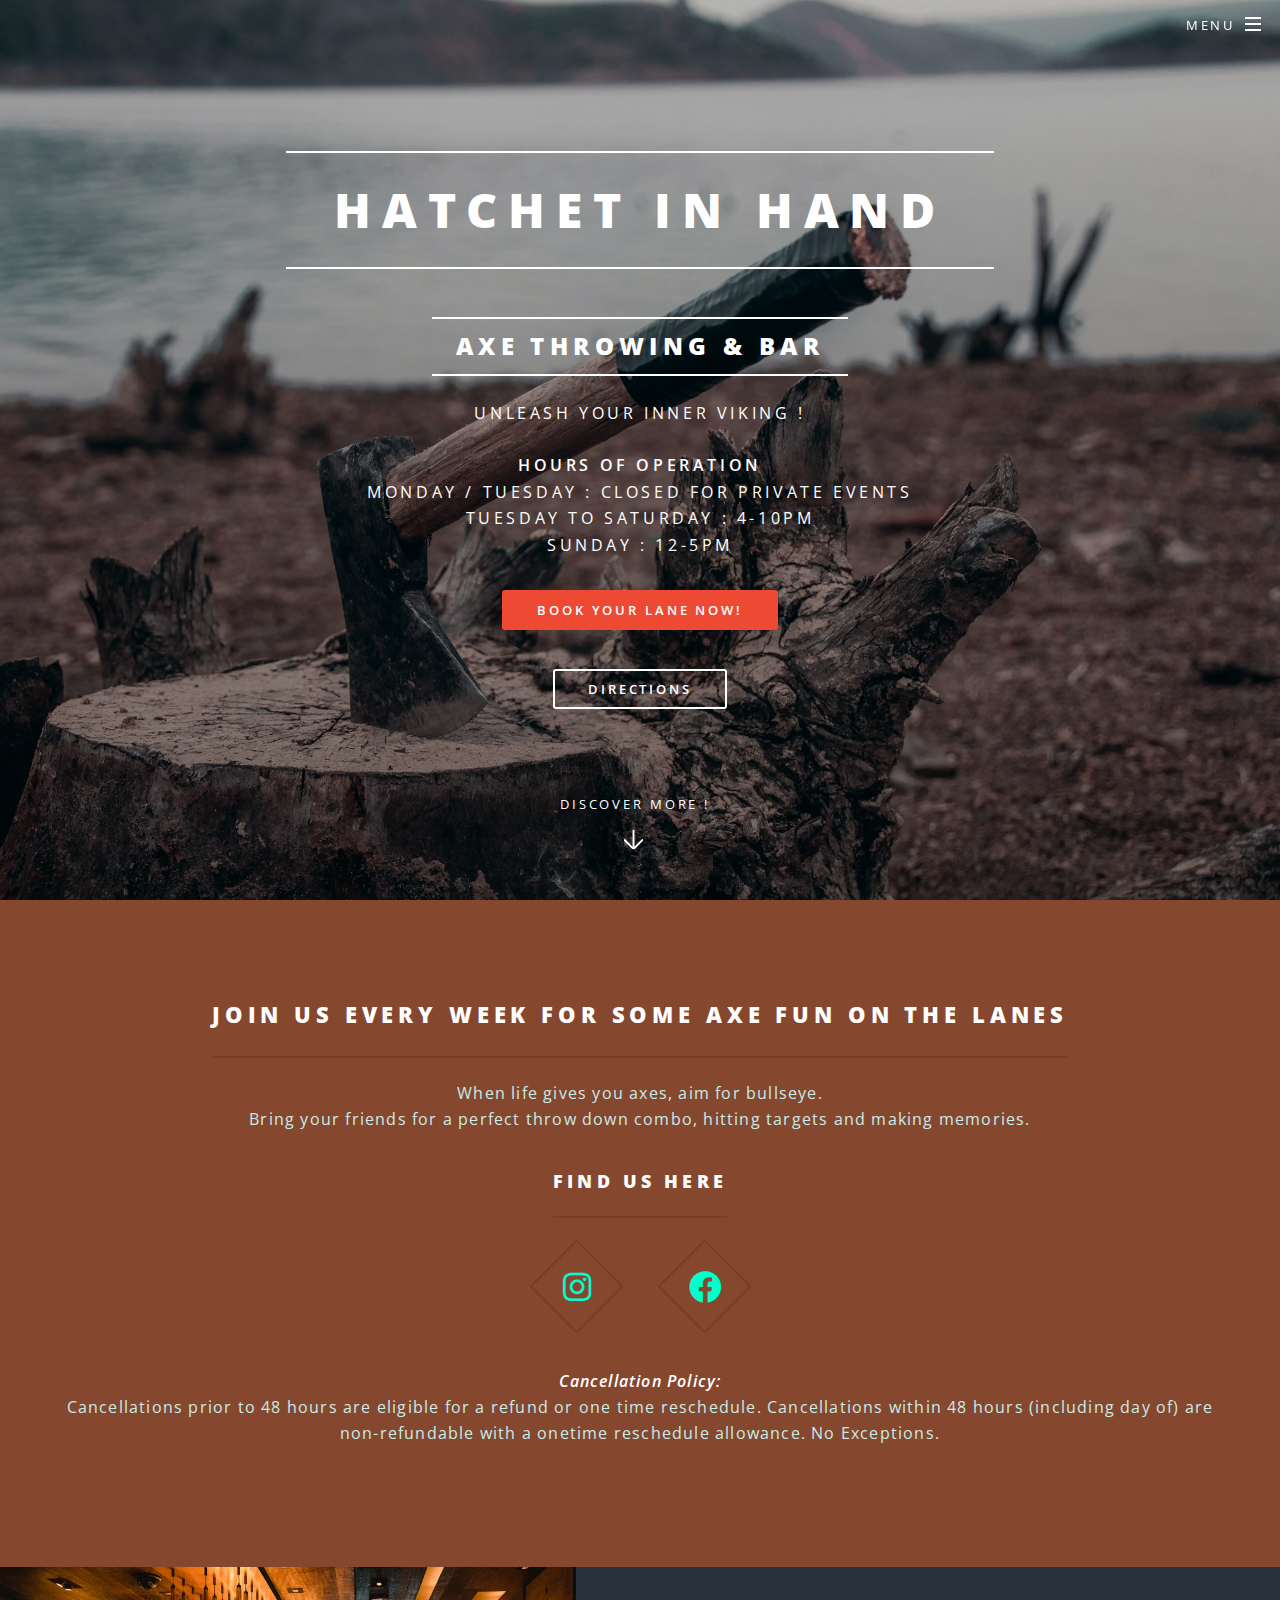
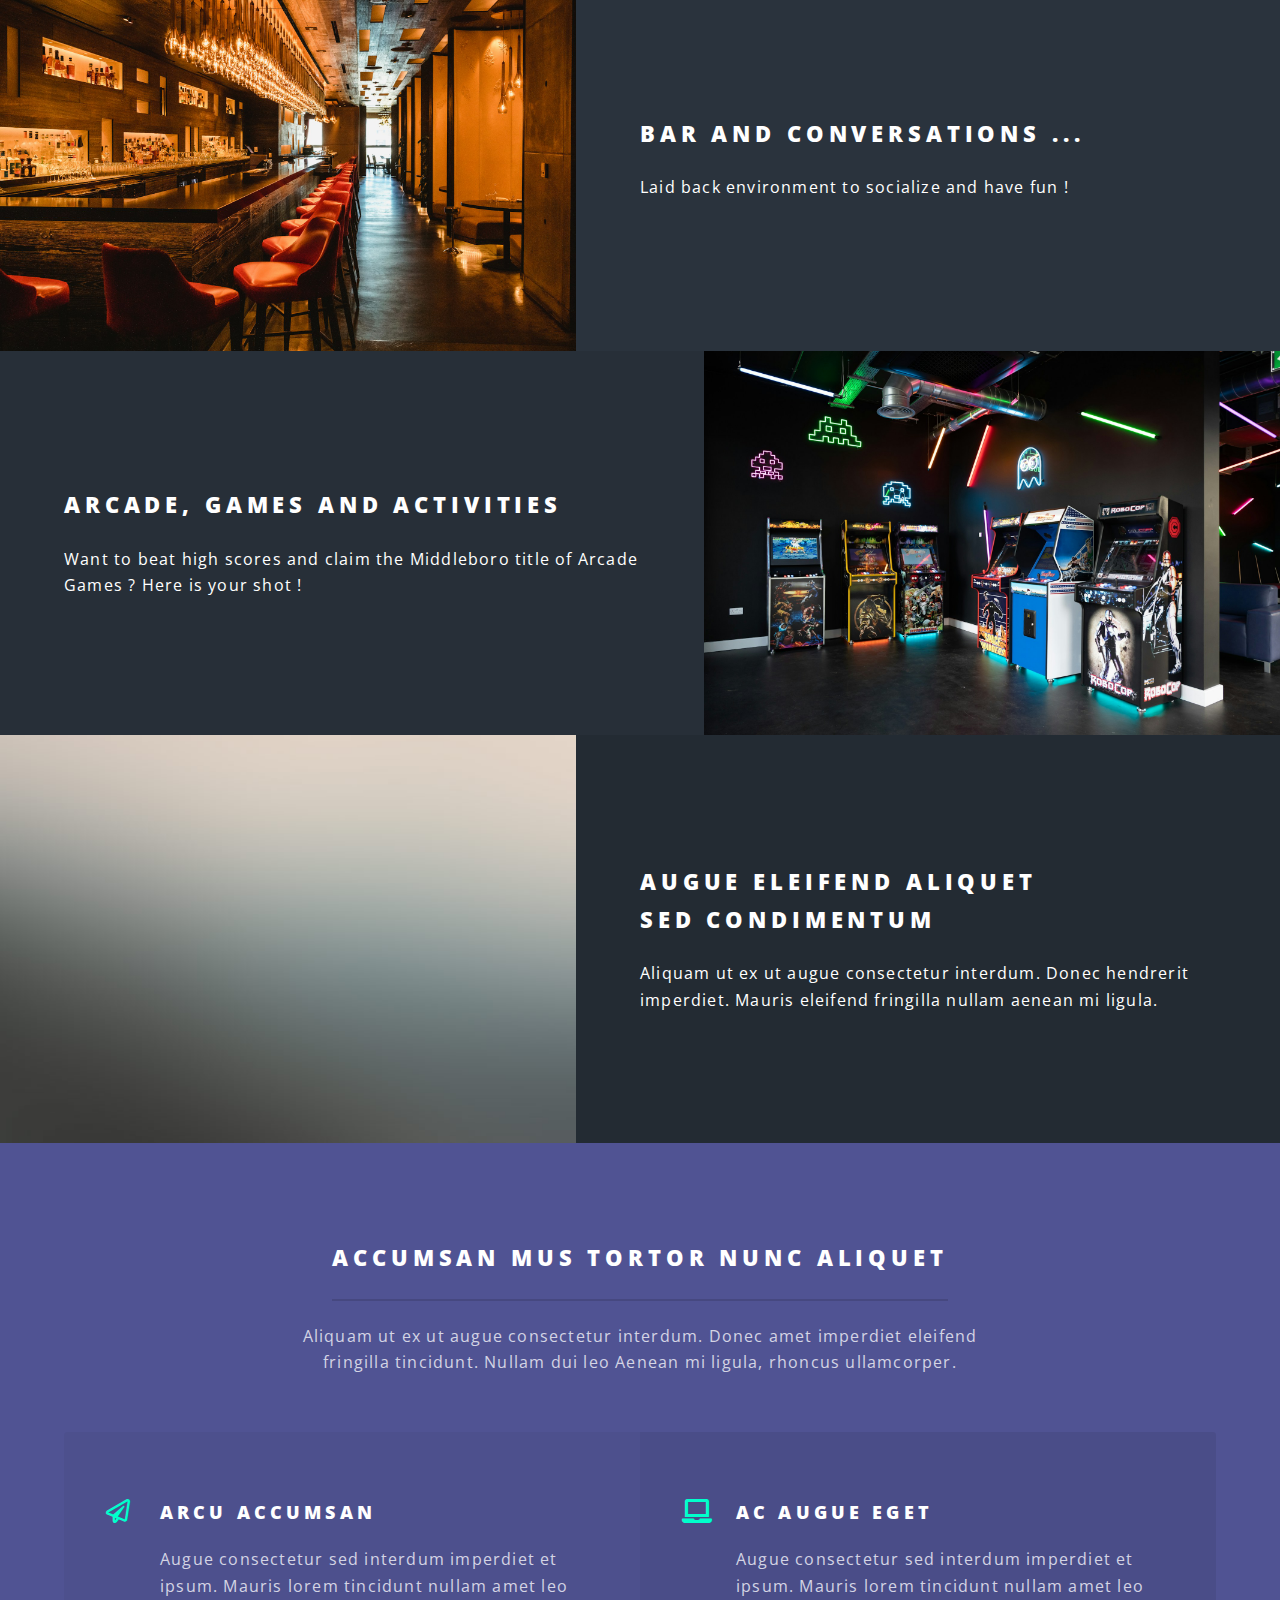
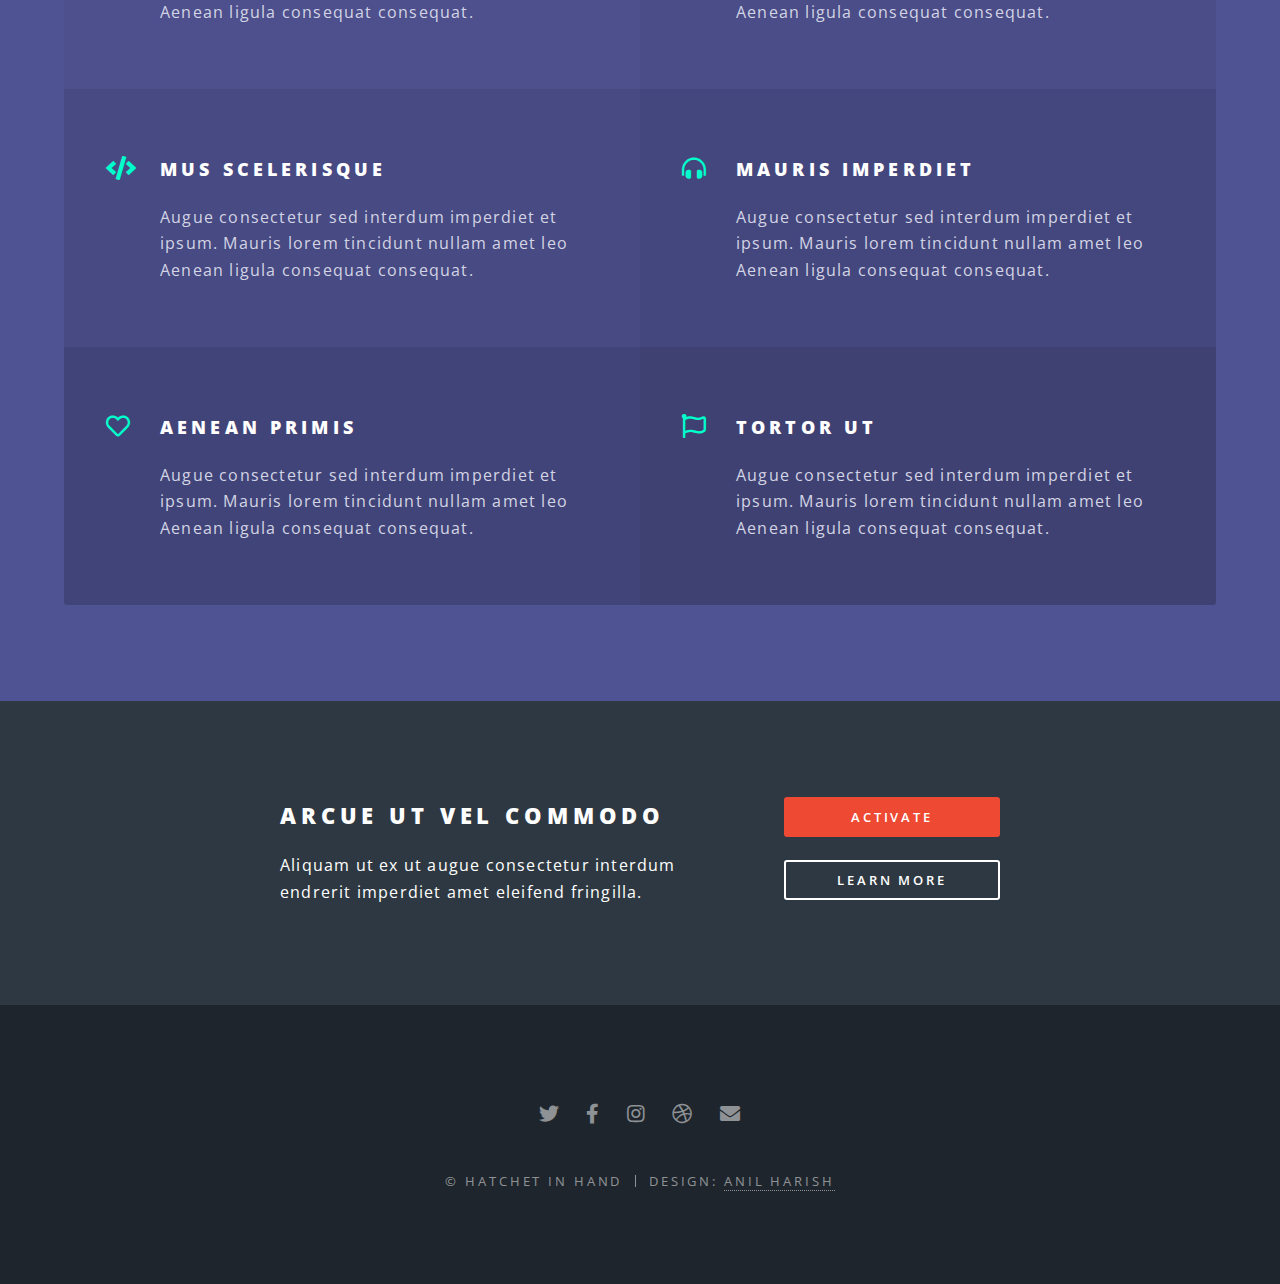
==== index.html @ 3166f9ec "First two sections" ====
<!DOCTYPE HTML>
<html>
	<head>
		<title>Hatchet in Hand</title>
		<meta charset="utf-8" />
		<meta name="viewport" content="width=device-width, initial-scale=1, user-scalable=no" />
		<link rel="stylesheet" href="assets/css/main.css" />
		<noscript><link rel="stylesheet" href="assets/css/noscript.css" /></noscript>
	</head>
	<body class="landing is-preload">

		<!-- Page Wrapper -->
			<div id="page-wrapper">

				<!-- Header -->
					<header id="header" class="alt">
						<h1><a href="index.html">HATCHET IN HAND</a></h1>
						<nav id="nav">
							<ul>
								<li class="special">
									<a href="#menu" class="menuToggle"><span>Menu</span></a>
									<div id="menu">
										<ul>
											<li><a href="#">Home</a></li>
											<li><a href="#">Generic</a></li>
											<li><a href="#">About</a></li>
											<li><a href="#">Book Your Lane</a></li>
											<li><a href="#">Employee Portal</a></li>
										</ul>
									</div>
								</li>
							</ul>
						</nav>
					</header>

				<!-- Banner -->
					<section id="banner">
						<div class="inner">
							<h2>HATCHET IN HAND</h2> <br />
							<h3>AXE THROWING & BAR</h3> <br />
							<p>Unleash your inner Viking !<br /><br />
							<b>Hours of Operation</b> <br />
							Monday / Tuesday : CLOSED FOR PRIVATE EVENTS <br />
							Tuesday to Saturday : 4-10PM <br />
							Sunday : 12-5PM <br />
							</p>
							<ul class="actions special">
								<li><a href="https://hatchetinhand.checkfront.com/reserve/" class="button primary">BOOK YOUR LANE NOW!</a></li>
							</ul>
							<ul class="actions special">
								<li><a href="https://maps.app.goo.gl/BxWvRg6Fr3tUg1Nv7" class="button"> Directions</a></li>
							</ul>
						</div>
						<a href="#one" class="more scrolly">Discover More !</a>
					</section>

				<!-- One -->
					<section id="one" class="wrapper style1 special">
						<div class="inner">
							<header class="major">
								<h2>
									Join us every week for some axe fun on the lanes
								</h2>
								<p>
									When life gives you axes, aim for bullseye. <br />
									Bring your friends for a perfect throw down combo, hitting targets and making memories.
								</p>
								<h3>
									Find Us here
								</h3>
								<ul class="icons major">
									<li><a href="https://www.instagram.com/hatchetinhandaxethrowing/" class="icon brands fa-instagram major style1"><span class="label">Lorem</span></a></li>
									<li><a href="https://www.facebook.com/people/Hatchetinhandaxethrowing/" class="icon brands fa-facebook major style1"><span class="label">Lorem</span></a></li>
								</ul>
								<p>
									<b><i>Cancellation Policy:</i> </b> <br />

									Cancellations prior to 48 hours are eligible for a refund or one time reschedule. Cancellations within 48 hours (including day of) are non-refundable with a onetime reschedule allowance. No Exceptions.
								</p>
							</header>
						</div>
					</section>

				<!-- Two -->
					<section id="two" class="wrapper alt style2">
						<section class="spotlight">
							<div class="image"><img src="images/bar.jpg" alt="" /></div><div class="content">
								<h2>
									Bar and Conversations ...
								</h2>
								<p>Laid back environment to socialize and have fun !</p>
							</div>
						</section>
						<section class="spotlight">
							<div class="image"><img src="images/arcade.jpg" alt="" /></div><div class="content">
								<h2>
									Arcade, Games and Activities
								</h2>
								<p>
									Want to beat high scores and claim the Middleboro title of Arcade Games ? Here is your shot !
								</p>
							</div>
						</section>
						<section class="spotlight">
							<div class="image"><img src="images/pic03.jpg" alt="" /></div><div class="content">
								<h2>Augue eleifend aliquet<br />
								sed condimentum</h2>
								<p>Aliquam ut ex ut augue consectetur interdum. Donec hendrerit imperdiet. Mauris eleifend fringilla nullam aenean mi ligula.</p>
							</div>
						</section>
					</section>

				<!-- Three -->
					<section id="three" class="wrapper style3 special">
						<div class="inner">
							<header class="major">
								<h2>Accumsan mus tortor nunc aliquet</h2>
								<p>Aliquam ut ex ut augue consectetur interdum. Donec amet imperdiet eleifend<br />
								fringilla tincidunt. Nullam dui leo Aenean mi ligula, rhoncus ullamcorper.</p>
							</header>
							<ul class="features">
								<li class="icon fa-paper-plane">
									<h3>Arcu accumsan</h3>
									<p>Augue consectetur sed interdum imperdiet et ipsum. Mauris lorem tincidunt nullam amet leo Aenean ligula consequat consequat.</p>
								</li>
								<li class="icon solid fa-laptop">
									<h3>Ac Augue Eget</h3>
									<p>Augue consectetur sed interdum imperdiet et ipsum. Mauris lorem tincidunt nullam amet leo Aenean ligula consequat consequat.</p>
								</li>
								<li class="icon solid fa-code">
									<h3>Mus Scelerisque</h3>
									<p>Augue consectetur sed interdum imperdiet et ipsum. Mauris lorem tincidunt nullam amet leo Aenean ligula consequat consequat.</p>
								</li>
								<li class="icon solid fa-headphones-alt">
									<h3>Mauris Imperdiet</h3>
									<p>Augue consectetur sed interdum imperdiet et ipsum. Mauris lorem tincidunt nullam amet leo Aenean ligula consequat consequat.</p>
								</li>
								<li class="icon fa-heart">
									<h3>Aenean Primis</h3>
									<p>Augue consectetur sed interdum imperdiet et ipsum. Mauris lorem tincidunt nullam amet leo Aenean ligula consequat consequat.</p>
								</li>
								<li class="icon fa-flag">
									<h3>Tortor Ut</h3>
									<p>Augue consectetur sed interdum imperdiet et ipsum. Mauris lorem tincidunt nullam amet leo Aenean ligula consequat consequat.</p>
								</li>
							</ul>
						</div>
					</section>

				<!-- CTA -->
					<section id="cta" class="wrapper style4">
						<div class="inner">
							<header>
								<h2>Arcue ut vel commodo</h2>
								<p>Aliquam ut ex ut augue consectetur interdum endrerit imperdiet amet eleifend fringilla.</p>
							</header>
							<ul class="actions stacked">
								<li><a href="#" class="button fit primary">Activate</a></li>
								<li><a href="#" class="button fit">Learn More</a></li>
							</ul>
						</div>
					</section>

				<!-- Footer -->
					<footer id="footer">
						<ul class="icons">
							<li><a href="#" class="icon brands fa-twitter"><span class="label">Twitter</span></a></li>
							<li><a href="https://www.facebook.com/people/Hatchetinhandaxethrowing/" class="icon brands fa-facebook-f"><span class="label">Facebook</span></a></li>
							<li><a href="https://www.instagram.com/hatchetinhandaxethrowing/" class="icon brands fa-instagram"><span class="label">Instagram</span></a></li>
							<li><a href="#" class="icon brands fa-dribbble"><span class="label">Dribbble</span></a></li>
							<li><a href="mailto:hatchetinhand@outlook.com&subject=Help Me Book a Lane &body=Hi Hatchet in Hand,"class="icon solid fa-envelope"><span class="label">Email</span></a></li>
						</ul>
						<ul class="copyright">
							<li>&copy; Hatchet in Hand</li><li>Design: <a href="http://anilharish.com">ANIL HARISH</a></li>
						</ul>
					</footer>

			</div>

		<!-- Scripts -->
			<script src="assets/js/jquery.min.js"></script>
			<script src="assets/js/jquery.scrollex.min.js"></script>
			<script src="assets/js/jquery.scrolly.min.js"></script>
			<script src="assets/js/browser.min.js"></script>
			<script src="assets/js/breakpoints.min.js"></script>
			<script src="assets/js/util.js"></script>
			<script src="assets/js/main.js"></script>

	</body>
</html>
---- assets/css/main.css ----
@import url(fontawesome-all.min.css);
@import url("https://fonts.googleapis.com/css?family=Open+Sans:400,400italic,600,600italic,800,800italic");

/*
	Spectral by HTML5 UP
	html5up.net | @ajlkn
	Free for personal and commercial use under the CCA 3.0 license (html5up.net/license)
*/

html, body, div, span, applet, object,
iframe, h1, h2, h3, h4, h5, h6, p, blockquote,
pre, a, abbr, acronym, address, big, cite,
code, del, dfn, em, img, ins, kbd, q, s, samp,
small, strike, strong, sub, sup, tt, var, b,
u, i, center, dl, dt, dd, ol, ul, li, fieldset,
form, label, legend, table, caption, tbody,
tfoot, thead, tr, th, td, article, aside,
canvas, details, embed, figure, figcaption,
footer, header, hgroup, menu, nav, output, ruby,
section, summary, time, mark, audio, video {
	margin: 0;
	padding: 0;
	border: 0;
	font-size: 100%;
	font: inherit;
	vertical-align: baseline;}

article, aside, details, figcaption, figure,
footer, header, hgroup, menu, nav, section {
	display: block;}

body {
	line-height: 1;
}

ol, ul {
	list-style: none;
}

blockquote, q {
	quotes: none;
}

	blockquote:before, blockquote:after, q:before, q:after {
		content: '';
		content: none;
	}

table {
	border-collapse: collapse;
	border-spacing: 0;
}

body {
	-webkit-text-size-adjust: none;
}

mark {
	background-color: transparent;
	color: inherit;
}

input::-moz-focus-inner {
	border: 0;
	padding: 0;
}

input, select, textarea {
	-moz-appearance: none;
	-webkit-appearance: none;
	-ms-appearance: none;
	appearance: none;
}

/* Basic */

	@-ms-viewport {
		width: device-width;
	}

	html {
		box-sizing: border-box;
	}

	*, *:before, *:after {
		box-sizing: inherit;
	}

	body {
		background: #2e3842;
	}

		body.is-preload *, body.is-preload *:before, body.is-preload *:after {
			-moz-animation: none !important;
			-webkit-animation: none !important;
			-ms-animation: none !important;
			animation: none !important;
			-moz-transition: none !important;
			-webkit-transition: none !important;
			-ms-transition: none !important;
			transition: none !important;
		}

	body, input, select, textarea {
		color: #fff;
		font-family: "Open Sans", Helvetica, sans-serif;
		font-size: 15pt;
		font-weight: 400;
		letter-spacing: 0.075em;
		line-height: 1.65em;
	}

		@media screen and (max-width: 1680px) {

			body, input, select, textarea {
				font-size: 13pt;
			}

		}

		@media screen and (max-width: 1280px) {

			body, input, select, textarea {
				font-size: 12pt;
			}

		}

		@media screen and (max-width: 736px) {

			body, input, select, textarea {
				font-size: 11pt;
				letter-spacing: 0.0375em;
			}

		}

	a {
		-moz-transition: color 0.2s ease, border-bottom-color 0.2s ease;
		-webkit-transition: color 0.2s ease, border-bottom-color 0.2s ease;
		-ms-transition: color 0.2s ease, border-bottom-color 0.2s ease;
		transition: color 0.2s ease, border-bottom-color 0.2s ease;
		border-bottom: dotted 1px;
		color: inherit;
		text-decoration: none;
	}

		a:hover {
			border-bottom-color: transparent;
		}

	strong, b {
		color: #fff;
		font-weight: 600;
	}

	em, i {
		font-style: italic;
	}

	p {
		margin: 0 0 2em 0;
	}

	h1, h2, h3, h4, h5, h6 {
		color: #fff;
		font-weight: 800;
		letter-spacing: 0.225em;
		line-height: 1em;
		margin: 0 0 1em 0;
		text-transform: uppercase;
	}

		h1 a, h2 a, h3 a, h4 a, h5 a, h6 a {
			color: inherit;
			text-decoration: none;
		}

	h2 {
		font-size: 1.35em;
		line-height: 1.75em;
	}

		@media screen and (max-width: 736px) {

			h2 {
				font-size: 1.1em;
				line-height: 1.65em;
			}

		}

	h3 {
		font-size: 1.15em;
		line-height: 1.75em;
	}

		@media screen and (max-width: 736px) {

			h3 {
				font-size: 1em;
				line-height: 1.65em;
			}

		}

	h4 {
		font-size: 1em;
		line-height: 1.5em;
	}

	h5 {
		font-size: 0.8em;
		line-height: 1.5em;
	}

	h6 {
		font-size: 0.7em;
		line-height: 1.5em;
	}

	sub {
		font-size: 0.8em;
		position: relative;
		top: 0.5em;
	}

	sup {
		font-size: 0.8em;
		position: relative;
		top: -0.5em;
	}

	hr {
		border: 0;
		border-bottom: solid 2px #fff;
		margin: 3em 0;
	}

		hr.major {
			margin: 4.5em 0;
		}

	blockquote {
		border-left: solid 4px #fff;
		font-style: italic;
		margin: 0 0 2em 0;
		padding: 0.5em 0 0.5em 2em;
	}

	code {
		background: rgba(144, 144, 144, 0.25);
		border-radius: 3px;
		font-family: "Courier New", monospace;
		font-size: 0.9em;
		letter-spacing: 0;
		margin: 0 0.25em;
		padding: 0.25em 0.65em;
	}

	pre {
		-webkit-overflow-scrolling: touch;
		font-family: "Courier New", monospace;
		font-size: 0.9em;
		margin: 0 0 2em 0;
	}

		pre code {
			display: block;
			line-height: 1.75em;
			padding: 1em 1.5em;
			overflow-x: auto;
		}

	.align-left {
		text-align: left;
	}

	.align-center {
		text-align: center;
	}

	.align-right {
		text-align: right;
	}

/* Row */

	.row {
		display: flex;
		flex-wrap: wrap;
		box-sizing: border-box;
		align-items: stretch;
	}

		.row > * {
			box-sizing: border-box;
		}

		.row.gtr-uniform > * > :last-child {
			margin-bottom: 0;
		}

		.row.aln-left {
			justify-content: flex-start;
		}

		.row.aln-center {
			justify-content: center;
		}

		.row.aln-right {
			justify-content: flex-end;
		}

		.row.aln-top {
			align-items: flex-start;
		}

		.row.aln-middle {
			align-items: center;
		}

		.row.aln-bottom {
			align-items: flex-end;
		}

		.row > .imp {
			order: -1;
		}

		.row > .col-1 {
			width: 8.33333%;
		}

		.row > .off-1 {
			margin-left: 8.33333%;
		}

		.row > .col-2 {
			width: 16.66667%;
		}

		.row > .off-2 {
			margin-left: 16.66667%;
		}

		.row > .col-3 {
			width: 25%;
		}

		.row > .off-3 {
			margin-left: 25%;
		}

		.row > .col-4 {
			width: 33.33333%;
		}

		.row > .off-4 {
			margin-left: 33.33333%;
		}

		.row > .col-5 {
			width: 41.66667%;
		}

		.row > .off-5 {
			margin-left: 41.66667%;
		}

		.row > .col-6 {
			width: 50%;
		}

		.row > .off-6 {
			margin-left: 50%;
		}

		.row > .col-7 {
			width: 58.33333%;
		}

		.row > .off-7 {
			margin-left: 58.33333%;
		}

		.row > .col-8 {
			width: 66.66667%;
		}

		.row > .off-8 {
			margin-left: 66.66667%;
		}

		.row > .col-9 {
			width: 75%;
		}

		.row > .off-9 {
			margin-left: 75%;
		}

		.row > .col-10 {
			width: 83.33333%;
		}

		.row > .off-10 {
			margin-left: 83.33333%;
		}

		.row > .col-11 {
			width: 91.66667%;
		}

		.row > .off-11 {
			margin-left: 91.66667%;
		}

		.row > .col-12 {
			width: 100%;
		}

		.row > .off-12 {
			margin-left: 100%;
		}

		.row.gtr-0 {
			margin-top: 0;
			margin-left: 0em;
		}

			.row.gtr-0 > * {
				padding: 0 0 0 0em;
			}

			.row.gtr-0.gtr-uniform {
				margin-top: 0em;
			}

				.row.gtr-0.gtr-uniform > * {
					padding-top: 0em;
				}

		.row.gtr-25 {
			margin-top: 0;
			margin-left: -0.375em;
		}

			.row.gtr-25 > * {
				padding: 0 0 0 0.375em;
			}

			.row.gtr-25.gtr-uniform {
				margin-top: -0.375em;
			}

				.row.gtr-25.gtr-uniform > * {
					padding-top: 0.375em;
				}

		.row.gtr-50 {
			margin-top: 0;
			margin-left: -0.75em;
		}

			.row.gtr-50 > * {
				padding: 0 0 0 0.75em;
			}

			.row.gtr-50.gtr-uniform {
				margin-top: -0.75em;
			}

				.row.gtr-50.gtr-uniform > * {
					padding-top: 0.75em;
				}

		.row {
			margin-top: 0;
			margin-left: -1.5em;
		}

			.row > * {
				padding: 0 0 0 1.5em;
			}

			.row.gtr-uniform {
				margin-top: -1.5em;
			}

				.row.gtr-uniform > * {
					padding-top: 1.5em;
				}

		.row.gtr-150 {
			margin-top: 0;
			margin-left: -2.25em;
		}

			.row.gtr-150 > * {
				padding: 0 0 0 2.25em;
			}

			.row.gtr-150.gtr-uniform {
				margin-top: -2.25em;
			}

				.row.gtr-150.gtr-uniform > * {
					padding-top: 2.25em;
				}

		.row.gtr-200 {
			margin-top: 0;
			margin-left: -3em;
		}

			.row.gtr-200 > * {
				padding: 0 0 0 3em;
			}

			.row.gtr-200.gtr-uniform {
				margin-top: -3em;
			}

				.row.gtr-200.gtr-uniform > * {
					padding-top: 3em;
				}

		@media screen and (max-width: 1680px) {

			.row {
				display: flex;
				flex-wrap: wrap;
				box-sizing: border-box;
				align-items: stretch;
			}

				.row > * {
					box-sizing: border-box;
				}

				.row.gtr-uniform > * > :last-child {
					margin-bottom: 0;
				}

				.row.aln-left {
					justify-content: flex-start;
				}

				.row.aln-center {
					justify-content: center;
				}

				.row.aln-right {
					justify-content: flex-end;
				}

				.row.aln-top {
					align-items: flex-start;
				}

				.row.aln-middle {
					align-items: center;
				}

				.row.aln-bottom {
					align-items: flex-end;
				}

				.row > .imp-xlarge {
					order: -1;
				}

				.row > .col-1-xlarge {
					width: 8.33333%;
				}

				.row > .off-1-xlarge {
					margin-left: 8.33333%;
				}

				.row > .col-2-xlarge {
					width: 16.66667%;
				}

				.row > .off-2-xlarge {
					margin-left: 16.66667%;
				}

				.row > .col-3-xlarge {
					width: 25%;
				}

				.row > .off-3-xlarge {
					margin-left: 25%;
				}

				.row > .col-4-xlarge {
					width: 33.33333%;
				}

				.row > .off-4-xlarge {
					margin-left: 33.33333%;
				}

				.row > .col-5-xlarge {
					width: 41.66667%;
				}

				.row > .off-5-xlarge {
					margin-left: 41.66667%;
				}

				.row > .col-6-xlarge {
					width: 50%;
				}

				.row > .off-6-xlarge {
					margin-left: 50%;
				}

				.row > .col-7-xlarge {
					width: 58.33333%;
				}

				.row > .off-7-xlarge {
					margin-left: 58.33333%;
				}

				.row > .col-8-xlarge {
					width: 66.66667%;
				}

				.row > .off-8-xlarge {
					margin-left: 66.66667%;
				}

				.row > .col-9-xlarge {
					width: 75%;
				}

				.row > .off-9-xlarge {
					margin-left: 75%;
				}

				.row > .col-10-xlarge {
					width: 83.33333%;
				}

				.row > .off-10-xlarge {
					margin-left: 83.33333%;
				}

				.row > .col-11-xlarge {
					width: 91.66667%;
				}

				.row > .off-11-xlarge {
					margin-left: 91.66667%;
				}

				.row > .col-12-xlarge {
					width: 100%;
				}

				.row > .off-12-xlarge {
					margin-left: 100%;
				}

				.row.gtr-0 {
					margin-top: 0;
					margin-left: 0em;
				}

					.row.gtr-0 > * {
						padding: 0 0 0 0em;
					}

					.row.gtr-0.gtr-uniform {
						margin-top: 0em;
					}

						.row.gtr-0.gtr-uniform > * {
							padding-top: 0em;
						}

				.row.gtr-25 {
					margin-top: 0;
					margin-left: -0.375em;
				}

					.row.gtr-25 > * {
						padding: 0 0 0 0.375em;
					}

					.row.gtr-25.gtr-uniform {
						margin-top: -0.375em;
					}

						.row.gtr-25.gtr-uniform > * {
							padding-top: 0.375em;
						}

				.row.gtr-50 {
					margin-top: 0;
					margin-left: -0.75em;
				}

					.row.gtr-50 > * {
						padding: 0 0 0 0.75em;
					}

					.row.gtr-50.gtr-uniform {
						margin-top: -0.75em;
					}

						.row.gtr-50.gtr-uniform > * {
							padding-top: 0.75em;
						}

				.row {
					margin-top: 0;
					margin-left: -1.5em;
				}

					.row > * {
						padding: 0 0 0 1.5em;
					}

					.row.gtr-uniform {
						margin-top: -1.5em;
					}

						.row.gtr-uniform > * {
							padding-top: 1.5em;
						}

				.row.gtr-150 {
					margin-top: 0;
					margin-left: -2.25em;
				}

					.row.gtr-150 > * {
						padding: 0 0 0 2.25em;
					}

					.row.gtr-150.gtr-uniform {
						margin-top: -2.25em;
					}

						.row.gtr-150.gtr-uniform > * {
							padding-top: 2.25em;
						}

				.row.gtr-200 {
					margin-top: 0;
					margin-left: -3em;
				}

					.row.gtr-200 > * {
						padding: 0 0 0 3em;
					}

					.row.gtr-200.gtr-uniform {
						margin-top: -3em;
					}

						.row.gtr-200.gtr-uniform > * {
							padding-top: 3em;
						}

		}

		@media screen and (max-width: 1280px) {

			.row {
				display: flex;
				flex-wrap: wrap;
				box-sizing: border-box;
				align-items: stretch;
			}

				.row > * {
					box-sizing: border-box;
				}

				.row.gtr-uniform > * > :last-child {
					margin-bottom: 0;
				}

				.row.aln-left {
					justify-content: flex-start;
				}

				.row.aln-center {
					justify-content: center;
				}

				.row.aln-right {
					justify-content: flex-end;
				}

				.row.aln-top {
					align-items: flex-start;
				}

				.row.aln-middle {
					align-items: center;
				}

				.row.aln-bottom {
					align-items: flex-end;
				}

				.row > .imp-large {
					order: -1;
				}

				.row > .col-1-large {
					width: 8.33333%;
				}

				.row > .off-1-large {
					margin-left: 8.33333%;
				}

				.row > .col-2-large {
					width: 16.66667%;
				}

				.row > .off-2-large {
					margin-left: 16.66667%;
				}

				.row > .col-3-large {
					width: 25%;
				}

				.row > .off-3-large {
					margin-left: 25%;
				}

				.row > .col-4-large {
					width: 33.33333%;
				}

				.row > .off-4-large {
					margin-left: 33.33333%;
				}

				.row > .col-5-large {
					width: 41.66667%;
				}

				.row > .off-5-large {
					margin-left: 41.66667%;
				}

				.row > .col-6-large {
					width: 50%;
				}

				.row > .off-6-large {
					margin-left: 50%;
				}

				.row > .col-7-large {
					width: 58.33333%;
				}

				.row > .off-7-large {
					margin-left: 58.33333%;
				}

				.row > .col-8-large {
					width: 66.66667%;
				}

				.row > .off-8-large {
					margin-left: 66.66667%;
				}

				.row > .col-9-large {
					width: 75%;
				}

				.row > .off-9-large {
					margin-left: 75%;
				}

				.row > .col-10-large {
					width: 83.33333%;
				}

				.row > .off-10-large {
					margin-left: 83.33333%;
				}

				.row > .col-11-large {
					width: 91.66667%;
				}

				.row > .off-11-large {
					margin-left: 91.66667%;
				}

				.row > .col-12-large {
					width: 100%;
				}

				.row > .off-12-large {
					margin-left: 100%;
				}

				.row.gtr-0 {
					margin-top: 0;
					margin-left: 0em;
				}

					.row.gtr-0 > * {
						padding: 0 0 0 0em;
					}

					.row.gtr-0.gtr-uniform {
						margin-top: 0em;
					}

						.row.gtr-0.gtr-uniform > * {
							padding-top: 0em;
						}

				.row.gtr-25 {
					margin-top: 0;
					margin-left: -0.375em;
				}

					.row.gtr-25 > * {
						padding: 0 0 0 0.375em;
					}

					.row.gtr-25.gtr-uniform {
						margin-top: -0.375em;
					}

						.row.gtr-25.gtr-uniform > * {
							padding-top: 0.375em;
						}

				.row.gtr-50 {
					margin-top: 0;
					margin-left: -0.75em;
				}

					.row.gtr-50 > * {
						padding: 0 0 0 0.75em;
					}

					.row.gtr-50.gtr-uniform {
						margin-top: -0.75em;
					}

						.row.gtr-50.gtr-uniform > * {
							padding-top: 0.75em;
						}

				.row {
					margin-top: 0;
					margin-left: -1.5em;
				}

					.row > * {
						padding: 0 0 0 1.5em;
					}

					.row.gtr-uniform {
						margin-top: -1.5em;
					}

						.row.gtr-uniform > * {
							padding-top: 1.5em;
						}

				.row.gtr-150 {
					margin-top: 0;
					margin-left: -2.25em;
				}

					.row.gtr-150 > * {
						padding: 0 0 0 2.25em;
					}

					.row.gtr-150.gtr-uniform {
						margin-top: -2.25em;
					}

						.row.gtr-150.gtr-uniform > * {
							padding-top: 2.25em;
						}

				.row.gtr-200 {
					margin-top: 0;
					margin-left: -3em;
				}

					.row.gtr-200 > * {
						padding: 0 0 0 3em;
					}

					.row.gtr-200.gtr-uniform {
						margin-top: -3em;
					}

						.row.gtr-200.gtr-uniform > * {
							padding-top: 3em;
						}

		}

		@media screen and (max-width: 980px) {

			.row {
				display: flex;
				flex-wrap: wrap;
				box-sizing: border-box;
				align-items: stretch;
			}

				.row > * {
					box-sizing: border-box;
				}

				.row.gtr-uniform > * > :last-child {
					margin-bottom: 0;
				}

				.row.aln-left {
					justify-content: flex-start;
				}

				.row.aln-center {
					justify-content: center;
				}

				.row.aln-right {
					justify-content: flex-end;
				}

				.row.aln-top {
					align-items: flex-start;
				}

				.row.aln-middle {
					align-items: center;
				}

				.row.aln-bottom {
					align-items: flex-end;
				}

				.row > .imp-medium {
					order: -1;
				}

				.row > .col-1-medium {
					width: 8.33333%;
				}

				.row > .off-1-medium {
					margin-left: 8.33333%;
				}

				.row > .col-2-medium {
					width: 16.66667%;
				}

				.row > .off-2-medium {
					margin-left: 16.66667%;
				}

				.row > .col-3-medium {
					width: 25%;
				}

				.row > .off-3-medium {
					margin-left: 25%;
				}

				.row > .col-4-medium {
					width: 33.33333%;
				}

				.row > .off-4-medium {
					margin-left: 33.33333%;
				}

				.row > .col-5-medium {
					width: 41.66667%;
				}

				.row > .off-5-medium {
					margin-left: 41.66667%;
				}

				.row > .col-6-medium {
					width: 50%;
				}

				.row > .off-6-medium {
					margin-left: 50%;
				}

				.row > .col-7-medium {
					width: 58.33333%;
				}

				.row > .off-7-medium {
					margin-left: 58.33333%;
				}

				.row > .col-8-medium {
					width: 66.66667%;
				}

				.row > .off-8-medium {
					margin-left: 66.66667%;
				}

				.row > .col-9-medium {
					width: 75%;
				}

				.row > .off-9-medium {
					margin-left: 75%;
				}

				.row > .col-10-medium {
					width: 83.33333%;
				}

				.row > .off-10-medium {
					margin-left: 83.33333%;
				}

				.row > .col-11-medium {
					width: 91.66667%;
				}

				.row > .off-11-medium {
					margin-left: 91.66667%;
				}

				.row > .col-12-medium {
					width: 100%;
				}

				.row > .off-12-medium {
					margin-left: 100%;
				}

				.row.gtr-0 {
					margin-top: 0;
					margin-left: 0em;
				}

					.row.gtr-0 > * {
						padding: 0 0 0 0em;
					}

					.row.gtr-0.gtr-uniform {
						margin-top: 0em;
					}

						.row.gtr-0.gtr-uniform > * {
							padding-top: 0em;
						}

				.row.gtr-25 {
					margin-top: 0;
					margin-left: -0.375em;
				}

					.row.gtr-25 > * {
						padding: 0 0 0 0.375em;
					}

					.row.gtr-25.gtr-uniform {
						margin-top: -0.375em;
					}

						.row.gtr-25.gtr-uniform > * {
							padding-top: 0.375em;
						}

				.row.gtr-50 {
					margin-top: 0;
					margin-left: -0.75em;
				}

					.row.gtr-50 > * {
						padding: 0 0 0 0.75em;
					}

					.row.gtr-50.gtr-uniform {
						margin-top: -0.75em;
					}

						.row.gtr-50.gtr-uniform > * {
							padding-top: 0.75em;
						}

				.row {
					margin-top: 0;
					margin-left: -1.5em;
				}

					.row > * {
						padding: 0 0 0 1.5em;
					}

					.row.gtr-uniform {
						margin-top: -1.5em;
					}

						.row.gtr-uniform > * {
							padding-top: 1.5em;
						}

				.row.gtr-150 {
					margin-top: 0;
					margin-left: -2.25em;
				}

					.row.gtr-150 > * {
						padding: 0 0 0 2.25em;
					}

					.row.gtr-150.gtr-uniform {
						margin-top: -2.25em;
					}

						.row.gtr-150.gtr-uniform > * {
							padding-top: 2.25em;
						}

				.row.gtr-200 {
					margin-top: 0;
					margin-left: -3em;
				}

					.row.gtr-200 > * {
						padding: 0 0 0 3em;
					}

					.row.gtr-200.gtr-uniform {
						margin-top: -3em;
					}

						.row.gtr-200.gtr-uniform > * {
							padding-top: 3em;
						}

		}

		@media screen and (max-width: 736px) {

			.row {
				display: flex;
				flex-wrap: wrap;
				box-sizing: border-box;
				align-items: stretch;
			}

				.row > * {
					box-sizing: border-box;
				}

				.row.gtr-uniform > * > :last-child {
					margin-bottom: 0;
				}

				.row.aln-left {
					justify-content: flex-start;
				}

				.row.aln-center {
					justify-content: center;
				}

				.row.aln-right {
					justify-content: flex-end;
				}

				.row.aln-top {
					align-items: flex-start;
				}

				.row.aln-middle {
					align-items: center;
				}

				.row.aln-bottom {
					align-items: flex-end;
				}

				.row > .imp-small {
					order: -1;
				}

				.row > .col-1-small {
					width: 8.33333%;
				}

				.row > .off-1-small {
					margin-left: 8.33333%;
				}

				.row > .col-2-small {
					width: 16.66667%;
				}

				.row > .off-2-small {
					margin-left: 16.66667%;
				}

				.row > .col-3-small {
					width: 25%;
				}

				.row > .off-3-small {
					margin-left: 25%;
				}

				.row > .col-4-small {
					width: 33.33333%;
				}

				.row > .off-4-small {
					margin-left: 33.33333%;
				}

				.row > .col-5-small {
					width: 41.66667%;
				}

				.row > .off-5-small {
					margin-left: 41.66667%;
				}

				.row > .col-6-small {
					width: 50%;
				}

				.row > .off-6-small {
					margin-left: 50%;
				}

				.row > .col-7-small {
					width: 58.33333%;
				}

				.row > .off-7-small {
					margin-left: 58.33333%;
				}

				.row > .col-8-small {
					width: 66.66667%;
				}

				.row > .off-8-small {
					margin-left: 66.66667%;
				}

				.row > .col-9-small {
					width: 75%;
				}

				.row > .off-9-small {
					margin-left: 75%;
				}

				.row > .col-10-small {
					width: 83.33333%;
				}

				.row > .off-10-small {
					margin-left: 83.33333%;
				}

				.row > .col-11-small {
					width: 91.66667%;
				}

				.row > .off-11-small {
					margin-left: 91.66667%;
				}

				.row > .col-12-small {
					width: 100%;
				}

				.row > .off-12-small {
					margin-left: 100%;
				}

				.row.gtr-0 {
					margin-top: 0;
					margin-left: 0em;
				}

					.row.gtr-0 > * {
						padding: 0 0 0 0em;
					}

					.row.gtr-0.gtr-uniform {
						margin-top: 0em;
					}

						.row.gtr-0.gtr-uniform > * {
							padding-top: 0em;
						}

				.row.gtr-25 {
					margin-top: 0;
					margin-left: -0.375em;
				}

					.row.gtr-25 > * {
						padding: 0 0 0 0.375em;
					}

					.row.gtr-25.gtr-uniform {
						margin-top: -0.375em;
					}

						.row.gtr-25.gtr-uniform > * {
							padding-top: 0.375em;
						}

				.row.gtr-50 {
					margin-top: 0;
					margin-left: -0.75em;
				}

					.row.gtr-50 > * {
						padding: 0 0 0 0.75em;
					}

					.row.gtr-50.gtr-uniform {
						margin-top: -0.75em;
					}

						.row.gtr-50.gtr-uniform > * {
							padding-top: 0.75em;
						}

				.row {
					margin-top: 0;
					margin-left: -1.5em;
				}

					.row > * {
						padding: 0 0 0 1.5em;
					}

					.row.gtr-uniform {
						margin-top: -1.5em;
					}

						.row.gtr-uniform > * {
							padding-top: 1.5em;
						}

				.row.gtr-150 {
					margin-top: 0;
					margin-left: -2.25em;
				}

					.row.gtr-150 > * {
						padding: 0 0 0 2.25em;
					}

					.row.gtr-150.gtr-uniform {
						margin-top: -2.25em;
					}

						.row.gtr-150.gtr-uniform > * {
							padding-top: 2.25em;
						}

				.row.gtr-200 {
					margin-top: 0;
					margin-left: -3em;
				}

					.row.gtr-200 > * {
						padding: 0 0 0 3em;
					}

					.row.gtr-200.gtr-uniform {
						margin-top: -3em;
					}

						.row.gtr-200.gtr-uniform > * {
							padding-top: 3em;
						}

		}

		@media screen and (max-width: 480px) {

			.row {
				display: flex;
				flex-wrap: wrap;
				box-sizing: border-box;
				align-items: stretch;
			}

				.row > * {
					box-sizing: border-box;
				}

				.row.gtr-uniform > * > :last-child {
					margin-bottom: 0;
				}

				.row.aln-left {
					justify-content: flex-start;
				}

				.row.aln-center {
					justify-content: center;
				}

				.row.aln-right {
					justify-content: flex-end;
				}

				.row.aln-top {
					align-items: flex-start;
				}

				.row.aln-middle {
					align-items: center;
				}

				.row.aln-bottom {
					align-items: flex-end;
				}

				.row > .imp-xsmall {
					order: -1;
				}

				.row > .col-1-xsmall {
					width: 8.33333%;
				}

				.row > .off-1-xsmall {
					margin-left: 8.33333%;
				}

				.row > .col-2-xsmall {
					width: 16.66667%;
				}

				.row > .off-2-xsmall {
					margin-left: 16.66667%;
				}

				.row > .col-3-xsmall {
					width: 25%;
				}

				.row > .off-3-xsmall {
					margin-left: 25%;
				}

				.row > .col-4-xsmall {
					width: 33.33333%;
				}

				.row > .off-4-xsmall {
					margin-left: 33.33333%;
				}

				.row > .col-5-xsmall {
					width: 41.66667%;
				}

				.row > .off-5-xsmall {
					margin-left: 41.66667%;
				}

				.row > .col-6-xsmall {
					width: 50%;
				}

				.row > .off-6-xsmall {
					margin-left: 50%;
				}

				.row > .col-7-xsmall {
					width: 58.33333%;
				}

				.row > .off-7-xsmall {
					margin-left: 58.33333%;
				}

				.row > .col-8-xsmall {
					width: 66.66667%;
				}

				.row > .off-8-xsmall {
					margin-left: 66.66667%;
				}

				.row > .col-9-xsmall {
					width: 75%;
				}

				.row > .off-9-xsmall {
					margin-left: 75%;
				}

				.row > .col-10-xsmall {
					width: 83.33333%;
				}

				.row > .off-10-xsmall {
					margin-left: 83.33333%;
				}

				.row > .col-11-xsmall {
					width: 91.66667%;
				}

				.row > .off-11-xsmall {
					margin-left: 91.66667%;
				}

				.row > .col-12-xsmall {
					width: 100%;
				}

				.row > .off-12-xsmall {
					margin-left: 100%;
				}

				.row.gtr-0 {
					margin-top: 0;
					margin-left: 0em;
				}

					.row.gtr-0 > * {
						padding: 0 0 0 0em;
					}

					.row.gtr-0.gtr-uniform {
						margin-top: 0em;
					}

						.row.gtr-0.gtr-uniform > * {
							padding-top: 0em;
						}

				.row.gtr-25 {
					margin-top: 0;
					margin-left: -0.375em;
				}

					.row.gtr-25 > * {
						padding: 0 0 0 0.375em;
					}

					.row.gtr-25.gtr-uniform {
						margin-top: -0.375em;
					}

						.row.gtr-25.gtr-uniform > * {
							padding-top: 0.375em;
						}

				.row.gtr-50 {
					margin-top: 0;
					margin-left: -0.75em;
				}

					.row.gtr-50 > * {
						padding: 0 0 0 0.75em;
					}

					.row.gtr-50.gtr-uniform {
						margin-top: -0.75em;
					}

						.row.gtr-50.gtr-uniform > * {
							padding-top: 0.75em;
						}

				.row {
					margin-top: 0;
					margin-left: -1.5em;
				}

					.row > * {
						padding: 0 0 0 1.5em;
					}

					.row.gtr-uniform {
						margin-top: -1.5em;
					}

						.row.gtr-uniform > * {
							padding-top: 1.5em;
						}

				.row.gtr-150 {
					margin-top: 0;
					margin-left: -2.25em;
				}

					.row.gtr-150 > * {
						padding: 0 0 0 2.25em;
					}

					.row.gtr-150.gtr-uniform {
						margin-top: -2.25em;
					}

						.row.gtr-150.gtr-uniform > * {
							padding-top: 2.25em;
						}

				.row.gtr-200 {
					margin-top: 0;
					margin-left: -3em;
				}

					.row.gtr-200 > * {
						padding: 0 0 0 3em;
					}

					.row.gtr-200.gtr-uniform {
						margin-top: -3em;
					}

						.row.gtr-200.gtr-uniform > * {
							padding-top: 3em;
						}

		}

/* Section/Article */

	section.special, article.special {
		text-align: center;
	}

	header p {
		color: rgba(255, 255, 255, 0.5);
		position: relative;
		top: -0.25em;
	}

	header h3 + p {
		font-size: 1.1em;
	}

	header h4 + p,
	header h5 + p,
	header h6 + p {
		font-size: 0.9em;
	}

	header.major {
		margin: 0 0 3.5em 0;
	}

		header.major h2, header.major h3, header.major h4, header.major h5, header.major h6 {
			border-bottom: solid 2px #fff;
			display: inline-block;
			padding-bottom: 1em;
			position: relative;
		}

			header.major h2:after, header.major h3:after, header.major h4:after, header.major h5:after, header.major h6:after {
				content: '';
				display: block;
				height: 1px;
			}

		header.major p {
			color: #fff;
			top: 0;
		}

		@media screen and (max-width: 736px) {

			header.major {
				margin: 0 0 2em 0;
			}

		}

	@media screen and (max-width: 980px) {

		header br {
			display: none;
		}

	}

/* Form */

	form {
		margin: 0 0 2em 0;
	}

	label {
		color: #fff;
		display: block;
		font-size: 0.9em;
		font-weight: 600;
		margin: 0 0 1em 0;
	}

	input[type="text"],
	input[type="password"],
	input[type="email"],
	select,
	textarea {
		-moz-appearance: none;
		-webkit-appearance: none;
		-ms-appearance: none;
		appearance: none;
		background-color: rgba(144, 144, 144, 0.25);
		border-radius: 3px;
		border: none;
		color: inherit;
		display: block;
		outline: 0;
		padding: 0 1em;
		text-decoration: none;
		width: 100%;
	}

		input[type="text"]:invalid,
		input[type="password"]:invalid,
		input[type="email"]:invalid,
		select:invalid,
		textarea:invalid {
			box-shadow: none;
		}

		input[type="text"]:focus,
		input[type="password"]:focus,
		input[type="email"]:focus,
		select:focus,
		textarea:focus {
			box-shadow: 0 0 0 2px #86472f;
		}

	select {
		background-size: 1.25em;
		background-repeat: no-repeat;
		background-position: calc(100% - 1em) center;
		height: 2.75em;
		padding-right: 2.75em;
		text-overflow: ellipsis;
	}

		select:focus::-ms-value {
			background-color: transparent;
		}

		select::-ms-expand {
			display: none;
		}

	input[type="text"],
	input[type="password"],
	input[type="email"],
	select {
		height: 2.75em;
	}

	textarea {
		padding: 0.75em 1em;
	}

	input[type="checkbox"],
	input[type="radio"] {
		-moz-appearance: none;
		-webkit-appearance: none;
		-ms-appearance: none;
		appearance: none;
		display: block;
		float: left;
		margin-right: -2em;
		opacity: 0;
		width: 1em;
		z-index: -1;
	}

		input[type="checkbox"] + label,
		input[type="radio"] + label {
			text-decoration: none;
			color: #fff;
			cursor: pointer;
			display: inline-block;
			font-size: 1em;
			font-weight: 400;
			padding-left: 2.4em;
			padding-right: 0.75em;
			position: relative;
		}

			input[type="checkbox"] + label:before,
			input[type="radio"] + label:before {
				-moz-osx-font-smoothing: grayscale;
				-webkit-font-smoothing: antialiased;
				display: inline-block;
				font-style: normal;
				font-variant: normal;
				text-rendering: auto;
				line-height: 1;
				text-transform: none !important;
				font-family: 'Font Awesome 5 Free';
				font-weight: 900;
			}

			input[type="checkbox"] + label:before,
			input[type="radio"] + label:before {
				background: rgba(144, 144, 144, 0.25);
				border-radius: 3px;
				content: '';
				display: inline-block;
				font-size: 0.8em;
				height: 2.0625em;
				left: 0;
				line-height: 2.0625em;
				position: absolute;
				text-align: center;
				top: 0;
				width: 2.0625em;
			}

		input[type="checkbox"]:checked + label:before,
		input[type="radio"]:checked + label:before {
			background: #2e3842;
			color: #fff;
			content: '\f00c';
		}

		input[type="checkbox"]:focus + label:before,
		input[type="radio"]:focus + label:before {
			box-shadow: 0 0 0 2px #86472f;
		}

	input[type="checkbox"] + label:before {
		border-radius: 3px;
	}

	input[type="radio"] + label:before {
		border-radius: 100%;
	}

	::-webkit-input-placeholder {
		color: rgba(255, 255, 255, 0.5) !important;
		opacity: 1.0;
	}

	:-moz-placeholder {
		color: rgba(255, 255, 255, 0.5) !important;
		opacity: 1.0;
	}

	::-moz-placeholder {
		color: rgba(255, 255, 255, 0.5) !important;
		opacity: 1.0;
	}

	:-ms-input-placeholder {
		color: rgba(255, 255, 255, 0.5) !important;
		opacity: 1.0;
	}

/* Box */

	.box {
		border-radius: 3px;
		border: solid 2px #fff;
		margin-bottom: 2em;
		padding: 1.5em;
	}

		.box > :last-child,
		.box > :last-child > :last-child,
		.box > :last-child > :last-child > :last-child {
			margin-bottom: 0;
		}

		.box.alt {
			border: 0;
			border-radius: 0;
			padding: 0;
		}

/* Icon */

	.icon {
		text-decoration: none;
		border-bottom: none;
		position: relative;
	}

		.icon:before {
			-moz-osx-font-smoothing: grayscale;
			-webkit-font-smoothing: antialiased;
			display: inline-block;
			font-style: normal;
			font-variant: normal;
			text-rendering: auto;
			line-height: 1;
			text-transform: none !important;
			font-family: 'Font Awesome 5 Free';
			font-weight: 400;
		}

		.icon > .label {
			display: none;
		}

		.icon:before {
			line-height: inherit;
		}

		.icon.solid:before {
			font-weight: 900;
		}

		.icon.brands:before {
			font-family: 'Font Awesome 5 Brands';
		}

		.icon.major {
			-moz-transform: rotate(-45deg);
			-webkit-transform: rotate(-45deg);
			-ms-transform: rotate(-45deg);
			transform: rotate(-45deg);
			border-radius: 3px;
			border: solid 2px #fff;
			display: inline-block;
			font-size: 1.35em;
			height: calc(3em + 2px);
			line-height: 3em;
			text-align: center;
			width: calc(3em + 2px);
		}

			.icon.major:before {
				-moz-transform: rotate(45deg);
				-webkit-transform: rotate(45deg);
				-ms-transform: rotate(45deg);
				transform: rotate(45deg);
				display: inline-block;
				font-size: 1.5em;
			}

			@media screen and (max-width: 736px) {

				.icon.major {
					font-size: 1em;
				}

			}

		.icon.style1 {
			color: #00ffcc;
		}

		.icon.style2 {
			color: #00f0ff;
		}

		.icon.style3 {
			color: #76ddff;
		}

/* Image */

	.image {
		border-radius: 3px;
		border: 0;
		display: inline-block;
		position: relative;
	}

		.image img {
			border-radius: 3px;
			display: block;
		}

		.image.left {
			float: left;
			margin: 0 2em 2em 0;
			top: 0.25em;
		}

		.image.right {
			float: right;
			margin: 0 0 2em 2em;
			top: 0.25em;
		}

		.image.left, .image.right {
			max-width: 40%;
		}

			.image.left img, .image.right img {
				width: 100%;
			}

		.image.fit {
			display: block;
			margin: 0 0 2em 0;
			width: 100%;
		}

			.image.fit img {
				width: 100%;
			}

/* List */

	ol {
		list-style: decimal;
		margin: 0 0 2em 0;
		padding-left: 1.25em;
	}

		ol li {
			padding-left: 0.25em;
		}

	ul {
		list-style: disc;
		margin: 0 0 2em 0;
		padding-left: 1em;
	}

		ul li {
			padding-left: 0.5em;
		}

		ul.alt {
			list-style: none;
			padding-left: 0;
		}

			ul.alt li {
				border-top: solid 1px #fff;
				padding: 0.5em 0;
			}

				ul.alt li:first-child {
					border-top: 0;
					padding-top: 0;
				}

	dl {
		margin: 0 0 2em 0;
	}

/* Actions */

	ul.actions {
		display: -moz-flex;
		display: -webkit-flex;
		display: -ms-flex;
		display: flex;
		cursor: default;
		list-style: none;
		margin-left: -1em;
		padding-left: 0;
	}

		ul.actions li {
			padding: 0 0 0 1em;
			vertical-align: middle;
		}

		ul.actions.special {
			-moz-justify-content: center;
			-webkit-justify-content: center;
			-ms-justify-content: center;
			justify-content: center;
			width: 100%;
			margin-left: 0;
		}

			ul.actions.special li:first-child {
				padding-left: 0;
			}

		ul.actions.stacked {
			-moz-flex-direction: column;
			-webkit-flex-direction: column;
			-ms-flex-direction: column;
			flex-direction: column;
			margin-left: 0;
		}

			ul.actions.stacked li {
				padding: 1em 0 0 0;
			}

				ul.actions.stacked li:first-child {
					padding-top: 0;
				}

		ul.actions.fit {
			width: calc(100% + 1em);
		}

			ul.actions.fit li {
				-moz-flex-grow: 1;
				-webkit-flex-grow: 1;
				-ms-flex-grow: 1;
				flex-grow: 1;
				-moz-flex-shrink: 1;
				-webkit-flex-shrink: 1;
				-ms-flex-shrink: 1;
				flex-shrink: 1;
				width: 100%;
			}

				ul.actions.fit li > * {
					width: 100%;
				}

			ul.actions.fit.stacked {
				width: 100%;
			}

		@media screen and (max-width: 480px) {

			ul.actions:not(.fixed) {
				-moz-flex-direction: column;
				-webkit-flex-direction: column;
				-ms-flex-direction: column;
				flex-direction: column;
				margin-left: 0;
				width: 100% !important;
			}

				ul.actions:not(.fixed) li {
					-moz-flex-grow: 1;
					-webkit-flex-grow: 1;
					-ms-flex-grow: 1;
					flex-grow: 1;
					-moz-flex-shrink: 1;
					-webkit-flex-shrink: 1;
					-ms-flex-shrink: 1;
					flex-shrink: 1;
					padding: 1em 0 0 0;
					text-align: center;
					width: 100%;
				}

					ul.actions:not(.fixed) li > * {
						width: 100%;
					}

					ul.actions:not(.fixed) li:first-child {
						padding-top: 0;
					}

					ul.actions:not(.fixed) li input[type="submit"],
					ul.actions:not(.fixed) li input[type="reset"],
					ul.actions:not(.fixed) li input[type="button"],
					ul.actions:not(.fixed) li button,
					ul.actions:not(.fixed) li .button {
						width: 100%;
					}

						ul.actions:not(.fixed) li input[type="submit"].icon:before,
						ul.actions:not(.fixed) li input[type="reset"].icon:before,
						ul.actions:not(.fixed) li input[type="button"].icon:before,
						ul.actions:not(.fixed) li button.icon:before,
						ul.actions:not(.fixed) li .button.icon:before {
							margin-left: -0.5em;
						}

		}

/* Icons */

	ul.icons {
		cursor: default;
		list-style: none;
		padding-left: 0;
	}

		ul.icons li {
			display: inline-block;
			padding: 0 1em 0 0;
		}

			ul.icons li:last-child {
				padding-right: 0 !important;
			}

		ul.icons.major {
			padding: 1em 0;
		}

			ul.icons.major li {
				padding-right: 3.5em;
			}

				@media screen and (max-width: 736px) {

					ul.icons.major li {
						padding: 0 1em !important;
					}

				}

/* Table */

	.table-wrapper {
		-webkit-overflow-scrolling: touch;
		overflow-x: auto;
	}

	table {
		margin: 0 0 2em 0;
		width: 100%;
	}

		table tbody tr {
			border: solid 1px #fff;
			border-left: 0;
			border-right: 0;
		}

			table tbody tr:nth-child(2n + 1) {
				background-color: rgba(144, 144, 144, 0.25);
			}

		table td {
			padding: 0.75em 0.75em;
		}

		table th {
			color: #fff;
			font-size: 0.9em;
			font-weight: 600;
			padding: 0 0.75em 0.75em 0.75em;
			text-align: left;
		}

		table thead {
			border-bottom: solid 2px #fff;
		}

		table tfoot {
			border-top: solid 2px #fff;
		}

		table.alt {
			border-collapse: separate;
		}

			table.alt tbody tr td {
				border: solid 1px #fff;
				border-left-width: 0;
				border-top-width: 0;
			}

				table.alt tbody tr td:first-child {
					border-left-width: 1px;
				}

			table.alt tbody tr:first-child td {
				border-top-width: 1px;
			}

			table.alt thead {
				border-bottom: 0;
			}

			table.alt tfoot {
				border-top: 0;
			}

/* Button */

	input[type="submit"],
	input[type="reset"],
	input[type="button"],
	button,
	.button {
		-moz-appearance: none;
		-webkit-appearance: none;
		-ms-appearance: none;
		appearance: none;
		-moz-transition: background-color 0.2s ease-in-out, color 0.2s ease-in-out;
		-webkit-transition: background-color 0.2s ease-in-out, color 0.2s ease-in-out;
		-ms-transition: background-color 0.2s ease-in-out, color 0.2s ease-in-out;
		transition: background-color 0.2s ease-in-out, color 0.2s ease-in-out;
		background-color: transparent;
		border-radius: 3px;
		border: 0;
		box-shadow: inset 0 0 0 2px #fff;
		color: #fff;
		cursor: pointer;
		display: inline-block;
		font-size: 0.8em;
		font-weight: 600;
		height: 3.125em;
		letter-spacing: 0.225em;
		line-height: 3.125em;
		max-width: 30em;
		padding: 0 2.75em;
		text-align: center;
		text-decoration: none;
		text-transform: uppercase;
		white-space: nowrap;
		overflow: hidden;
		text-overflow: ellipsis;
	}

		input[type="submit"]:hover,
		input[type="reset"]:hover,
		input[type="button"]:hover,
		button:hover,
		.button:hover {
			background-color: rgba(144, 144, 144, 0.25);
		}

		input[type="submit"]:active,
		input[type="reset"]:active,
		input[type="button"]:active,
		button:active,
		.button:active {
			background-color: rgba(144, 144, 144, 0.5);
		}

		input[type="submit"].icon:before,
		input[type="reset"].icon:before,
		input[type="button"].icon:before,
		button.icon:before,
		.button.icon:before {
			margin-right: 0.5em;
		}

		input[type="submit"].fit,
		input[type="reset"].fit,
		input[type="button"].fit,
		button.fit,
		.button.fit {
			width: 100%;
		}

		input[type="submit"].small,
		input[type="reset"].small,
		input[type="button"].small,
		button.small,
		.button.small {
			font-size: 0.8em;
		}

		input[type="submit"].large,
		input[type="reset"].large,
		input[type="button"].large,
		button.large,
		.button.large {
			font-size: 1.35em;
		}

		input[type="submit"].primary,
		input[type="reset"].primary,
		input[type="button"].primary,
		button.primary,
		.button.primary {
			background-color: #ed4933;
			box-shadow: none !important;
			color: #ffffff !important;
		}

			input[type="submit"].primary:hover,
			input[type="reset"].primary:hover,
			input[type="button"].primary:hover,
			button.primary:hover,
			.button.primary:hover {
				background-color: #ef5e4a !important;
			}

			input[type="submit"].primary:active,
			input[type="reset"].primary:active,
			input[type="button"].primary:active,
			button.primary:active,
			.button.primary:active {
				background-color: #eb341c !important;
			}

		input[type="submit"].disabled, input[type="submit"]:disabled,
		input[type="reset"].disabled,
		input[type="reset"]:disabled,
		input[type="button"].disabled,
		input[type="button"]:disabled,
		button.disabled,
		button:disabled,
		.button.disabled,
		.button:disabled {
			pointer-events: none;
			opacity: 0.25;
		}

		@media screen and (max-width: 736px) {

			input[type="submit"],
			input[type="reset"],
			input[type="button"],
			button,
			.button {
				height: 3.75em;
				line-height: 3.75em;
			}

		}

/* Features */

	.features {
		display: -moz-flex;
		display: -webkit-flex;
		display: -ms-flex;
		display: flex;
		-moz-flex-wrap: wrap;
		-webkit-flex-wrap: wrap;
		-ms-flex-wrap: wrap;
		flex-wrap: wrap;
		-moz-justify-content: center;
		-webkit-justify-content: center;
		-ms-justify-content: center;
		justify-content: center;
		list-style: none;
		padding: 0;
		width: 100%;
	}

		.features li {
			padding: 4em 4em 2em 6em ;
			display: block;
			position: relative;
			text-align: left;
			width: 50%;
		}

			.features li:nth-child(1) {
				background-color: rgba(0, 0, 0, 0.035);
			}

			.features li:nth-child(2) {
				background-color: rgba(0, 0, 0, 0.07);
			}

			.features li:nth-child(3) {
				background-color: rgba(0, 0, 0, 0.105);
			}

			.features li:nth-child(4) {
				background-color: rgba(0, 0, 0, 0.14);
			}

			.features li:nth-child(5) {
				background-color: rgba(0, 0, 0, 0.175);
			}

			.features li:nth-child(6) {
				background-color: rgba(0, 0, 0, 0.21);
			}

			.features li:nth-child(7) {
				background-color: rgba(0, 0, 0, 0.245);
			}

			.features li:nth-child(8) {
				background-color: rgba(0, 0, 0, 0.28);
			}

			.features li:nth-child(9) {
				background-color: rgba(0, 0, 0, 0.315);
			}

			.features li:nth-child(10) {
				background-color: rgba(0, 0, 0, 0.35);
			}

			.features li:before {
				display: block;
				color: #00ffcc;
				position: absolute;
				left: 1.75em;
				top: 2.75em;
				font-size: 1.5em;
			}

			.features li:nth-child(1) {
				border-top-left-radius: 3px;
			}

			.features li:nth-child(2) {
				border-top-right-radius: 3px;
			}

			.features li:nth-last-child(1) {
				border-bottom-right-radius: 3px;
			}

			.features li:nth-last-child(2) {
				border-bottom-left-radius: 3px;
			}

			@media screen and (max-width: 980px) {

				.features li {
					padding: 3em 2em 1em 2em ;
					text-align: center;
				}

					.features li:before {
						left: 0;
						margin: 0 0 1em 0;
						position: relative;
						top: 0;
					}

			}

			@media screen and (max-width: 736px) {

				.features li {
					padding: 3em 0 1em 0 ;
					background-color: transparent !important;
					border-top: solid 2px #fff;
					width: 100%;
				}

					.features li:first-child {
						border-top: 0;
					}

			}

/* Spotlight */

	.spotlight {
		-moz-align-items: center;
		-webkit-align-items: center;
		-ms-align-items: center;
		align-items: center;
		display: -moz-flex;
		display: -webkit-flex;
		display: -ms-flex;
		display: flex;
	}

		.spotlight .image {
			-moz-order: 1;
			-webkit-order: 1;
			-ms-order: 1;
			order: 1;
			border-radius: 0;
			width: 40%;
		}

			.spotlight .image img {
				border-radius: 0;
				width: 100%;
			}

		.spotlight .content {
			padding: 2em 4em 0.1em 4em ;
			-moz-order: 2;
			-webkit-order: 2;
			-ms-order: 2;
			order: 2;
			max-width: 48em;
			width: 60%;
		}

		.spotlight:nth-child(2n) {
			-moz-flex-direction: row-reverse;
			-webkit-flex-direction: row-reverse;
			-ms-flex-direction: row-reverse;
			flex-direction: row-reverse;
		}

		.spotlight:nth-child(1) {
			background-color: rgba(0, 0, 0, 0.075);
		}

		.spotlight:nth-child(2) {
			background-color: rgba(0, 0, 0, 0.15);
		}

		.spotlight:nth-child(3) {
			background-color: rgba(0, 0, 0, 0.225);
		}

		.spotlight:nth-child(4) {
			background-color: rgba(0, 0, 0, 0.3);
		}

		.spotlight:nth-child(5) {
			background-color: rgba(0, 0, 0, 0.375);
		}

		.spotlight:nth-child(6) {
			background-color: rgba(0, 0, 0, 0.45);
		}

		.spotlight:nth-child(7) {
			background-color: rgba(0, 0, 0, 0.525);
		}

		.spotlight:nth-child(8) {
			background-color: rgba(0, 0, 0, 0.6);
		}

		.spotlight:nth-child(9) {
			background-color: rgba(0, 0, 0, 0.675);
		}

		.spotlight:nth-child(10) {
			background-color: rgba(0, 0, 0, 0.75);
		}

		@media screen and (max-width: 1280px) {

			.spotlight .image {
				width: 45%;
			}

			.spotlight .content {
				width: 55%;
			}

		}

		@media screen and (max-width: 980px) {

			.spotlight {
				display: block;
			}

				.spotlight br {
					display: none;
				}

				.spotlight .image {
					width: 100%;
				}

				.spotlight .content {
					padding: 4em 3em 2em 3em ;
					max-width: none;
					text-align: center;
					width: 100%;
				}

		}

		@media screen and (max-width: 736px) {

			.spotlight .content {
				padding: 3em 2em 1em 2em ;
			}

		}

/* Wrapper */

	.wrapper {
		padding: 6em 0 4em 0 ;
	}

		.wrapper > .inner {
			width: 60em;
			margin: 0 auto;
		}

			@media screen and (max-width: 1280px) {

				.wrapper > .inner {
					width: 90%;
				}

			}

			@media screen and (max-width: 980px) {

				.wrapper > .inner {
					width: 100%;
				}

			}

		.wrapper.alt {
			padding: 0;
		}

		.wrapper.style1 {
			background-color: #86472f;
			color: #c8ece9;
		}

			.wrapper.style1 strong, .wrapper.style1 b {
				color: #ffffff;
			}

			.wrapper.style1 h2, .wrapper.style1 h3, .wrapper.style1 h4, .wrapper.style1 h5, .wrapper.style1 h6 {
				color: #ffffff;
			}

			.wrapper.style1 hr {
				border-color: rgba(0, 0, 0, 0.125);
			}

			.wrapper.style1 blockquote {
				border-color: rgba(0, 0, 0, 0.125);
			}

			.wrapper.style1 code {
				background: rgba(255, 255, 255, 0.075);
			}

			.wrapper.style1 header p {
				color: #a6e0db;
			}

			.wrapper.style1 header.major h2, .wrapper.style1 header.major h3, .wrapper.style1 header.major h4, .wrapper.style1 header.major h5, .wrapper.style1 header.major h6 {
				border-color: rgba(0, 0, 0, 0.125);
			}

			.wrapper.style1 header.major p {
				color: #c8ece9;
			}

			.wrapper.style1 label {
				color: #ffffff;
			}

			.wrapper.style1 input[type="text"],
			.wrapper.style1 input[type="password"],
			.wrapper.style1 input[type="email"],
			.wrapper.style1 select,
			.wrapper.style1 textarea {
				background-color: rgba(255, 255, 255, 0.075);
			}

			.wrapper.style1 select {
				background-image: url("data:image/svg+xml;charset=utf8,%3Csvg xmlns='http://www.w3.org/2000/svg' width='40' height='40' preserveAspectRatio='none' viewBox='0 0 40 40'%3E%3Cpath d='M9.4,12.3l10.4,10.4l10.4-10.4c0.2-0.2,0.5-0.4,0.9-0.4c0.3,0,0.6,0.1,0.9,0.4l3.3,3.3c0.2,0.2,0.4,0.5,0.4,0.9 c0,0.4-0.1,0.6-0.4,0.9L20.7,31.9c-0.2,0.2-0.5,0.4-0.9,0.4c-0.3,0-0.6-0.1-0.9-0.4L4.3,17.3c-0.2-0.2-0.4-0.5-0.4-0.9 c0-0.4,0.1-0.6,0.4-0.9l3.3-3.3c0.2-0.2,0.5-0.4,0.9-0.4S9.1,12.1,9.4,12.3z' fill='rgba(0, 0, 0, 0.125)' /%3E%3C/svg%3E");
			}

				.wrapper.style1 select option {
					color: #ffffff;
					background: #86472f;
				}

			.wrapper.style1 input[type="checkbox"] + label,
			.wrapper.style1 input[type="radio"] + label {
				color: #c8ece9;
			}

				.wrapper.style1 input[type="checkbox"] + label:before,
				.wrapper.style1 input[type="radio"] + label:before {
					background: rgba(255, 255, 255, 0.075);
				}

			.wrapper.style1 input[type="checkbox"]:checked + label:before,
			.wrapper.style1 input[type="radio"]:checked + label:before {
				background: #ffffff;
				color: #86472f;
			}

			.wrapper.style1 ::-webkit-input-placeholder {
				color: #a6e0db !important;
			}

			.wrapper.style1 :-moz-placeholder {
				color: #a6e0db !important;
			}

			.wrapper.style1 ::-moz-placeholder {
				color: #a6e0db !important;
			}

			.wrapper.style1 :-ms-input-placeholder {
				color: #a6e0db !important;
			}

			.wrapper.style1 .formerize-placeholder {
				color: #a6e0db !important;
			}

			.wrapper.style1 .icon.major {
				border-color: rgba(0, 0, 0, 0.125);
			}

			.wrapper.style1 ul.alt li {
				border-color: rgba(0, 0, 0, 0.125);
			}

			.wrapper.style1 table tbody tr {
				border-color: rgba(0, 0, 0, 0.125);
			}

				.wrapper.style1 table tbody tr:nth-child(2n + 1) {
					background-color: rgba(255, 255, 255, 0.075);
				}

			.wrapper.style1 table th {
				color: #ffffff;
			}

			.wrapper.style1 table thead {
				border-color: rgba(0, 0, 0, 0.125);
			}

			.wrapper.style1 table tfoot {
				border-color: rgba(0, 0, 0, 0.125);
			}

			.wrapper.style1 table.alt tbody tr td {
				border-color: rgba(0, 0, 0, 0.125);
			}

			.wrapper.style1 input[type="submit"],
			.wrapper.style1 input[type="reset"],
			.wrapper.style1 input[type="button"],
			.wrapper.style1 button,
			.wrapper.style1 .button {
				box-shadow: inset 0 0 0 2px rgba(0, 0, 0, 0.125);
				color: #ffffff;
			}

				.wrapper.style1 input[type="submit"]:hover,
				.wrapper.style1 input[type="reset"]:hover,
				.wrapper.style1 input[type="button"]:hover,
				.wrapper.style1 button:hover,
				.wrapper.style1 .button:hover {
					background-color: rgba(255, 255, 255, 0.075);
				}

				.wrapper.style1 input[type="submit"]:active,
				.wrapper.style1 input[type="reset"]:active,
				.wrapper.style1 input[type="button"]:active,
				.wrapper.style1 button:active,
				.wrapper.style1 .button:active {
					background-color: rgba(255, 255, 255, 0.2);
				}

			@media screen and (max-width: 736px) {

				.wrapper.style1 .features li {
					border-top-color: rgba(0, 0, 0, 0.125);
				}

			}

		.wrapper.style2 {
			background-color: #2e3842;
		}

		.wrapper.style3 {
			background-color: #505393;
			color: #d3d4e4;
		}

			.wrapper.style3 strong, .wrapper.style3 b {
				color: #ffffff;
			}

			.wrapper.style3 h2, .wrapper.style3 h3, .wrapper.style3 h4, .wrapper.style3 h5, .wrapper.style3 h6 {
				color: #ffffff;
			}

			.wrapper.style3 hr {
				border-color: rgba(0, 0, 0, 0.125);
			}

			.wrapper.style3 blockquote {
				border-color: rgba(0, 0, 0, 0.125);
			}

			.wrapper.style3 code {
				background: rgba(255, 255, 255, 0.075);
			}

			.wrapper.style3 header p {
				color: #b9bad4;
			}

			.wrapper.style3 header.major h2, .wrapper.style3 header.major h3, .wrapper.style3 header.major h4, .wrapper.style3 header.major h5, .wrapper.style3 header.major h6 {
				border-color: rgba(0, 0, 0, 0.125);
			}

			.wrapper.style3 header.major p {
				color: #d3d4e4;
			}

			.wrapper.style3 label {
				color: #ffffff;
			}

			.wrapper.style3 input[type="text"],
			.wrapper.style3 input[type="password"],
			.wrapper.style3 input[type="email"],
			.wrapper.style3 select,
			.wrapper.style3 textarea {
				background-color: rgba(255, 255, 255, 0.075);
			}

			.wrapper.style3 select {
				background-image: url("data:image/svg+xml;charset=utf8,%3Csvg xmlns='http://www.w3.org/2000/svg' width='40' height='40' preserveAspectRatio='none' viewBox='0 0 40 40'%3E%3Cpath d='M9.4,12.3l10.4,10.4l10.4-10.4c0.2-0.2,0.5-0.4,0.9-0.4c0.3,0,0.6,0.1,0.9,0.4l3.3,3.3c0.2,0.2,0.4,0.5,0.4,0.9 c0,0.4-0.1,0.6-0.4,0.9L20.7,31.9c-0.2,0.2-0.5,0.4-0.9,0.4c-0.3,0-0.6-0.1-0.9-0.4L4.3,17.3c-0.2-0.2-0.4-0.5-0.4-0.9 c0-0.4,0.1-0.6,0.4-0.9l3.3-3.3c0.2-0.2,0.5-0.4,0.9-0.4S9.1,12.1,9.4,12.3z' fill='rgba(0, 0, 0, 0.125)' /%3E%3C/svg%3E");
			}

				.wrapper.style3 select option {
					color: #ffffff;
					background: #505393;
				}

			.wrapper.style3 input[type="checkbox"] + label,
			.wrapper.style3 input[type="radio"] + label {
				color: #d3d4e4;
			}

				.wrapper.style3 input[type="checkbox"] + label:before,
				.wrapper.style3 input[type="radio"] + label:before {
					background: rgba(255, 255, 255, 0.075);
				}

			.wrapper.style3 input[type="checkbox"]:checked + label:before,
			.wrapper.style3 input[type="radio"]:checked + label:before {
				background: #ffffff;
				color: #505393;
			}

			.wrapper.style3 ::-webkit-input-placeholder {
				color: #b9bad4 !important;
			}

			.wrapper.style3 :-moz-placeholder {
				color: #b9bad4 !important;
			}

			.wrapper.style3 ::-moz-placeholder {
				color: #b9bad4 !important;
			}

			.wrapper.style3 :-ms-input-placeholder {
				color: #b9bad4 !important;
			}

			.wrapper.style3 .formerize-placeholder {
				color: #b9bad4 !important;
			}

			.wrapper.style3 .icon.major {
				border-color: rgba(0, 0, 0, 0.125);
			}

			.wrapper.style3 ul.alt li {
				border-color: rgba(0, 0, 0, 0.125);
			}

			.wrapper.style3 table tbody tr {
				border-color: rgba(0, 0, 0, 0.125);
			}

				.wrapper.style3 table tbody tr:nth-child(2n + 1) {
					background-color: rgba(255, 255, 255, 0.075);
				}

			.wrapper.style3 table th {
				color: #ffffff;
			}

			.wrapper.style3 table thead {
				border-color: rgba(0, 0, 0, 0.125);
			}

			.wrapper.style3 table tfoot {
				border-color: rgba(0, 0, 0, 0.125);
			}

			.wrapper.style3 table.alt tbody tr td {
				border-color: rgba(0, 0, 0, 0.125);
			}

			.wrapper.style3 input[type="submit"],
			.wrapper.style3 input[type="reset"],
			.wrapper.style3 input[type="button"],
			.wrapper.style3 button,
			.wrapper.style3 .button {
				box-shadow: inset 0 0 0 2px rgba(0, 0, 0, 0.125);
				color: #ffffff;
			}

				.wrapper.style3 input[type="submit"]:hover,
				.wrapper.style3 input[type="reset"]:hover,
				.wrapper.style3 input[type="button"]:hover,
				.wrapper.style3 button:hover,
				.wrapper.style3 .button:hover {
					background-color: rgba(255, 255, 255, 0.075);
				}

				.wrapper.style3 input[type="submit"]:active,
				.wrapper.style3 input[type="reset"]:active,
				.wrapper.style3 input[type="button"]:active,
				.wrapper.style3 button:active,
				.wrapper.style3 .button:active {
					background-color: rgba(255, 255, 255, 0.2);
				}

			@media screen and (max-width: 736px) {

				.wrapper.style3 .features li {
					border-top-color: rgba(0, 0, 0, 0.125);
				}

			}

		.wrapper.style4 {
			background-color: transparent;
		}

		.wrapper.style5 {
			background-color: #ffffff;
			color: #4E4852;
		}

			.wrapper.style5 strong, .wrapper.style5 b {
				color: #2E3842;
			}

			.wrapper.style5 h2, .wrapper.style5 h3, .wrapper.style5 h4, .wrapper.style5 h5, .wrapper.style5 h6 {
				color: #2E3842;
			}

			.wrapper.style5 hr {
				border-color: #dfdfdf;
			}

			.wrapper.style5 blockquote {
				border-color: #dfdfdf;
			}

			.wrapper.style5 code {
				background: rgba(0, 0, 0, 0.0375);
			}

			.wrapper.style5 header p {
				color: #8E8892;
			}

			.wrapper.style5 header.major h2, .wrapper.style5 header.major h3, .wrapper.style5 header.major h4, .wrapper.style5 header.major h5, .wrapper.style5 header.major h6 {
				border-color: #dfdfdf;
			}

			.wrapper.style5 header.major p {
				color: #4E4852;
			}

			.wrapper.style5 label {
				color: #2E3842;
			}

			.wrapper.style5 input[type="text"],
			.wrapper.style5 input[type="password"],
			.wrapper.style5 input[type="email"],
			.wrapper.style5 select,
			.wrapper.style5 textarea {
				background-color: rgba(0, 0, 0, 0.0375);
			}

			.wrapper.style5 select {
				background-image: url("data:image/svg+xml;charset=utf8,%3Csvg xmlns='http://www.w3.org/2000/svg' width='40' height='40' preserveAspectRatio='none' viewBox='0 0 40 40'%3E%3Cpath d='M9.4,12.3l10.4,10.4l10.4-10.4c0.2-0.2,0.5-0.4,0.9-0.4c0.3,0,0.6,0.1,0.9,0.4l3.3,3.3c0.2,0.2,0.4,0.5,0.4,0.9 c0,0.4-0.1,0.6-0.4,0.9L20.7,31.9c-0.2,0.2-0.5,0.4-0.9,0.4c-0.3,0-0.6-0.1-0.9-0.4L4.3,17.3c-0.2-0.2-0.4-0.5-0.4-0.9 c0-0.4,0.1-0.6,0.4-0.9l3.3-3.3c0.2-0.2,0.5-0.4,0.9-0.4S9.1,12.1,9.4,12.3z' fill='%23dfdfdf' /%3E%3C/svg%3E");
			}

				.wrapper.style5 select option {
					color: #2E3842;
					background: #ffffff;
				}

			.wrapper.style5 input[type="checkbox"] + label,
			.wrapper.style5 input[type="radio"] + label {
				color: #4E4852;
			}

				.wrapper.style5 input[type="checkbox"] + label:before,
				.wrapper.style5 input[type="radio"] + label:before {
					background: rgba(0, 0, 0, 0.0375);
				}

			.wrapper.style5 input[type="checkbox"]:checked + label:before,
			.wrapper.style5 input[type="radio"]:checked + label:before {
				background: #2E3842;
				color: #ffffff;
			}

			.wrapper.style5 ::-webkit-input-placeholder {
				color: #8E8892 !important;
			}

			.wrapper.style5 :-moz-placeholder {
				color: #8E8892 !important;
			}

			.wrapper.style5 ::-moz-placeholder {
				color: #8E8892 !important;
			}

			.wrapper.style5 :-ms-input-placeholder {
				color: #8E8892 !important;
			}

			.wrapper.style5 .formerize-placeholder {
				color: #8E8892 !important;
			}

			.wrapper.style5 .icon.major {
				border-color: #dfdfdf;
			}

			.wrapper.style5 ul.alt li {
				border-color: #dfdfdf;
			}

			.wrapper.style5 table tbody tr {
				border-color: #dfdfdf;
			}

				.wrapper.style5 table tbody tr:nth-child(2n + 1) {
					background-color: rgba(0, 0, 0, 0.0375);
				}

			.wrapper.style5 table th {
				color: #2E3842;
			}

			.wrapper.style5 table thead {
				border-color: #dfdfdf;
			}

			.wrapper.style5 table tfoot {
				border-color: #dfdfdf;
			}

			.wrapper.style5 table.alt tbody tr td {
				border-color: #dfdfdf;
			}

			.wrapper.style5 input[type="submit"],
			.wrapper.style5 input[type="reset"],
			.wrapper.style5 input[type="button"],
			.wrapper.style5 button,
			.wrapper.style5 .button {
				box-shadow: inset 0 0 0 2px #dfdfdf;
				color: #2E3842;
			}

				.wrapper.style5 input[type="submit"]:hover,
				.wrapper.style5 input[type="reset"]:hover,
				.wrapper.style5 input[type="button"]:hover,
				.wrapper.style5 button:hover,
				.wrapper.style5 .button:hover {
					background-color: rgba(0, 0, 0, 0.0375);
				}

				.wrapper.style5 input[type="submit"]:active,
				.wrapper.style5 input[type="reset"]:active,
				.wrapper.style5 input[type="button"]:active,
				.wrapper.style5 button:active,
				.wrapper.style5 .button:active {
					background-color: rgba(0, 0, 0, 0.1);
				}

			@media screen and (max-width: 736px) {

				.wrapper.style5 .features li {
					border-top-color: #dfdfdf;
				}

			}

		@media screen and (max-width: 980px) {

			.wrapper {
				padding: 4em 3em 2em 3em ;
			}

		}

		@media screen and (max-width: 736px) {

			.wrapper {
				padding: 3em 2em 1em 2em ;
			}

		}

/* Page Wrapper + Menu */

	#page-wrapper {
		-moz-transition: opacity 0.5s ease;
		-webkit-transition: opacity 0.5s ease;
		-ms-transition: opacity 0.5s ease;
		transition: opacity 0.5s ease;
		opacity: 1;
		padding-top: 3em;
	}

		#page-wrapper:before {
			background: rgba(0, 0, 0, 0);
			content: '';
			display: block;
			display: none;
			height: 100%;
			left: 0;
			position: fixed;
			top: 0;
			width: 100%;
			z-index: 10001;
		}

	#menu {
		-moz-transform: translateX(20em);
		-webkit-transform: translateX(20em);
		-ms-transform: translateX(20em);
		transform: translateX(20em);
		-moz-transition: -moz-transform 0.5s ease;
		-webkit-transition: -webkit-transform 0.5s ease;
		-ms-transition: -ms-transform 0.5s ease;
		transition: transform 0.5s ease;
		-webkit-overflow-scrolling: touch;
		background: #86472f;
		color: #ffffff;
		height: 100%;
		max-width: 80%;
		overflow-y: auto;
		padding: 3em 2em;
		position: fixed;
		right: 0;
		top: 0;
		width: 20em;
		z-index: 10002;
	}

		#menu ul {
			list-style: none;
			padding: 0;
		}

			#menu ul > li {
				border-top: solid 1px rgba(0, 0, 0, 0.125);
				margin: 0.5em 0 0 0;
				padding: 0.5em 0 0 0;
			}

				#menu ul > li:first-child {
					border-top: 0 !important;
					margin-top: 0 !important;
					padding-top: 0 !important;
				}

				#menu ul > li > a {
					border: 0;
					color: inherit;
					display: block;
					font-size: 0.8em;
					letter-spacing: 0.225em;
					outline: 0;
					text-decoration: none;
					text-transform: uppercase;
				}

					@media screen and (max-width: 736px) {

						#menu ul > li > a {
							line-height: 3em;
						}

					}

		#menu .close {
			background-image: url("images/close.svg");
			background-position: 4.85em 1em;
			background-repeat: no-repeat;
			border: 0;
			cursor: pointer;
			display: block;
			height: 3em;
			position: absolute;
			right: 0;
			top: 0;
			vertical-align: middle;
			width: 7em;
		}

		@media screen and (max-width: 736px) {

			#menu {
				padding: 3em 1.5em;
			}

		}

	body.is-menu-visible #page-wrapper {
		opacity: 0.35;
	}

		body.is-menu-visible #page-wrapper:before {
			display: block;
		}

	body.is-menu-visible #menu {
		-moz-transform: translateX(0);
		-webkit-transform: translateX(0);
		-ms-transform: translateX(0);
		transform: translateX(0);
	}

/* Header */

	#header {
		-moz-transition: background-color 0.2s ease;
		-webkit-transition: background-color 0.2s ease;
		-ms-transition: background-color 0.2s ease;
		transition: background-color 0.2s ease;
		background: #2e3842;
		height: 3em;
		left: 0;
		line-height: 3em;
		position: fixed;
		top: 0;
		width: 100%;
		z-index: 10000;
	}

		#header h1 {
			-moz-transition: opacity 0.2s ease;
			-webkit-transition: opacity 0.2s ease;
			-ms-transition: opacity 0.2s ease;
			transition: opacity 0.2s ease;
			height: inherit;
			left: 1.25em;
			line-height: inherit;
			position: absolute;
			top: 0;
		}

			#header h1 a {
				border: 0;
				display: block;
				height: inherit;
				line-height: inherit;
			}

				@media screen and (max-width: 736px) {

					#header h1 a {
						font-size: 0.8em;
					}

				}

		#header nav {
			height: inherit;
			line-height: inherit;
			position: absolute;
			right: 0;
			top: 0;
		}

			#header nav > ul {
				list-style: none;
				margin: 0;
				padding: 0;
				white-space: nowrap;
			}

				#header nav > ul > li {
					display: inline-block;
					padding: 0;
				}

					#header nav > ul > li > a {
						border: 0;
						color: #fff;
						display: block;
						font-size: 0.8em;
						letter-spacing: 0.225em;
						padding: 0 1.5em;
						text-transform: uppercase;
					}

						#header nav > ul > li > a.menuToggle {
							outline: 0;
							position: relative;
						}

							#header nav > ul > li > a.menuToggle:after {
								background-image: url("images/bars.svg");
								background-position: right center;
								background-repeat: no-repeat;
								content: '';
								display: inline-block;
								height: 3.75em;
								vertical-align: top;
								width: 2em;
							}

							@media screen and (max-width: 736px) {

								#header nav > ul > li > a.menuToggle {
									padding: 0 1.5em;
								}

									#header nav > ul > li > a.menuToggle span {
										display: none;
									}

							}

						@media screen and (max-width: 736px) {

							#header nav > ul > li > a {
								padding: 0 0 0 1.5em;
							}

						}

					#header nav > ul > li:first-child {
						margin-left: 0;
					}

		#header.alt {
			background: transparent;
		}

			#header.alt h1 {
				pointer-events: none;
				opacity: 0;
			}

/* Banner */

	#banner {
		display: -moz-flex;
		display: -webkit-flex;
		display: -ms-flex;
		display: flex;
		-moz-flex-direction: column;
		-webkit-flex-direction: column;
		-ms-flex-direction: column;
		flex-direction: column;
		-moz-justify-content: center;
		-webkit-justify-content: center;
		-ms-justify-content: center;
		justify-content: center;
		cursor: default;
		height: 100vh;
		min-height: 35em;
		overflow: hidden;
		position: relative;
		text-align: center;
	}

		#banner h2 {
			-moz-transform: scale(1);
			-webkit-transform: scale(1);
			-ms-transform: scale(1);
			transform: scale(1);
			-moz-transition: -moz-transform 0.5s ease, opacity 0.5s ease;
			-webkit-transition: -webkit-transform 0.5s ease, opacity 0.5s ease;
			-ms-transition: -ms-transform 0.5s ease, opacity 0.5s ease;
			transition: transform 0.5s ease, opacity 0.5s ease;
			display: inline-block;
			font-size: 3em;
			opacity: 1;
			padding: 0.35em 1em;
			position: relative;
			z-index: 1;
		}

			#banner h2:before, #banner h2:after {
				-moz-transition: width 0.85s ease;
				-webkit-transition: width 0.85s ease;
				-ms-transition: width 0.85s ease;
				transition: width 0.85s ease;
				-moz-transition-delay: 0.25s;
				-webkit-transition-delay: 0.25s;
				-ms-transition-delay: 0.25s;
				transition-delay: 0.25s;
				background: #fff;
				content: '';
				display: block;
				height: 2px;
				position: absolute;
				width: 100%;
			}

			#banner h2:before {
				top: 0;
				left: 0;
			}

			#banner h2:after {
				bottom: 0;
				right: 0;
			}
		#banner h3 {
			-moz-transform: scale(1);
			-webkit-transform: scale(1);
			-ms-transform: scale(1);
			transform: scale(1);
			-moz-transition: -moz-transform 0.5s ease, opacity 0.5s ease;
			-webkit-transition: -webkit-transform 0.5s ease, opacity 0.5s ease;
			-ms-transition: -ms-transform 0.5s ease, opacity 0.5s ease;
			transition: transform 0.5s ease, opacity 0.5s ease;
			display: inline-block;
			font-size: 1.5em;
			opacity: 1;
			padding: 0.35em 1em;
			position: relative;
			z-index: 1;
		}

			#banner h3:before, #banner h3:after {
				-moz-transition: width 0.85s ease;
				-webkit-transition: width 0.85s ease;
				-ms-transition: width 0.85s ease;
				transition: width 0.85s ease;
				-moz-transition-delay: 0.25s;
				-webkit-transition-delay: 0.25s;
				-ms-transition-delay: 0.25s;
				transition-delay: 0.25s;
				background: #fff;
				content: '';
				display: block;
				height: 2px;
				position: absolute;
				width: 100%;
			}

			#banner h3:before {
				top: 0;
				left: 0;
			}

			#banner h3:after {
				bottom: 0;
				right: 0;
			}

		#banner p {
			letter-spacing: 0.225em;
			text-transform: uppercase;
		}

			#banner p a {
				color: inherit;
			}

		#banner .more {
			-moz-transition: -moz-transform 0.75s ease, opacity 0.75s ease;
			-webkit-transition: -webkit-transform 0.75s ease, opacity 0.75s ease;
			-ms-transition: -ms-transform 0.75s ease, opacity 0.75s ease;
			transition: transform 0.75s ease, opacity 0.75s ease;
			-moz-transition-delay: 3.5s;
			-webkit-transition-delay: 3.5s;
			-ms-transition-delay: 3.5s;
			transition-delay: 3.5s;
			-moz-transform: translateY(0);
			-webkit-transform: translateY(0);
			-ms-transform: translateY(0);
			transform: translateY(0);
			border: none;
			bottom: 0;
			color: inherit;
			font-size: 0.8em;
			height: 8.5em;
			left: 50%;
			letter-spacing: 0.225em;
			margin-left: -8.5em;
			opacity: 1;
			outline: 0;
			padding-left: 0.225em;
			position: absolute;
			text-align: center;
			text-transform: uppercase;
			width: 16em;
			z-index: 1;
		}

			#banner .more:after {
				background-image: url("images/arrow.svg");
				background-position: center;
				background-repeat: no-repeat;
				background-size: contain;
				bottom: 4em;
				content: '';
				display: block;
				height: 1.5em;
				left: 50%;
				margin: 0 0 0 -0.75em;
				position: absolute;
				width: 1.5em;
			}

		#banner:after {
			pointer-events: none;
			-moz-transition: opacity 3s ease-in-out;
			-webkit-transition: opacity 3s ease-in-out;
			-ms-transition: opacity 3s ease-in-out;
			transition: opacity 3s ease-in-out;
			-moz-transition-delay: 1.25s;
			-webkit-transition-delay: 1.25s;
			-ms-transition-delay: 1.25s;
			transition-delay: 1.25s;
			content: '';
			background: #2e3842;
			display: block;
			width: 100%;
			height: 100%;
			position: absolute;
			left: 0;
			top: 0;
			opacity: 0;
		}

		@media screen and (max-width: 736px) {

			#banner {
				padding: 7em 3em 5em 3em ;
				height: auto;
				min-height: 0;
			}

				#banner h2 {
					font-size: 1.25em;
				}

				#banner br {
					display: none;
				}

				#banner .more {
					display: none;
				}

		}

	body.is-preload #banner h2 {
		-moz-transform: scale(0.95);
		-webkit-transform: scale(0.95);
		-ms-transform: scale(0.95);
		transform: scale(0.95);
		opacity: 0;
	}

		body.is-preload #banner h2:before, body.is-preload #banner h2:after {
			width: 0;
		}

	body.is-preload #banner h3 {
		-moz-transform: scale(0.95);
		-webkit-transform: scale(0.95);
		-ms-transform: scale(0.95);
		transform: scale(0.95);
		opacity: 0;
	}

		body.is-preload #banner h2:before, body.is-preload #banner h2:after {
			width: 0;
		}

	body.is-preload #banner .more {
		-moz-transform: translateY(8.5em);
		-webkit-transform: translateY(8.5em);
		-ms-transform: translateY(8.5em);
		transform: translateY(8.5em);
		opacity: 0;
	}

	body.is-preload #banner:after {
		opacity: 1;
	}

/* CTA */

	#cta .inner {
		display: -moz-flex;
		display: -webkit-flex;
		display: -ms-flex;
		display: flex;
		max-width: 45em;
	}

		#cta .inner header {
			-moz-order: 1;
			-webkit-order: 1;
			-ms-order: 1;
			order: 1;
			padding-right: 3em;
			width: 70%;
		}

			#cta .inner header p {
				color: inherit;
			}

		#cta .inner .actions {
			-moz-order: 2;
			-webkit-order: 2;
			-ms-order: 2;
			order: 2;
			width: 30%;
		}

		@media screen and (max-width: 980px) {

			#cta .inner {
				display: block;
				text-align: center;
			}

				#cta .inner header {
					padding-right: 0;
					width: 100%;
				}

				#cta .inner .actions {
					margin-left: auto;
					margin-right: auto;
					max-width: 20em;
					width: 100%;
				}

		}

		@media screen and (max-width: 736px) {

			#cta .inner .actions {
				max-width: none;
			}

		}

/* Main */

	#main > header {
		padding: 12em 0 10em 0 ;
		background-image: -moz-linear-gradient(top, rgba(0,0,0,0.5), rgba(0,0,0,0.5)), url("../../images/banner.jpg");
		background-image: -webkit-linear-gradient(top, rgba(0,0,0,0.5), rgba(0,0,0,0.5)), url("../../images/banner.jpg");
		background-image: -ms-linear-gradient(top, rgba(0,0,0,0.5), rgba(0,0,0,0.5)), url("../../images/banner.jpg");
		background-image: linear-gradient(top, rgba(0,0,0,0.5), rgba(0,0,0,0.5)), url("../../images/banner.jpg");
		background-attachment: fixed;
		background-position: center center;
		background-repeat: no-repeat;
		background-size: cover;
		text-align: center;
	}

		#main > header h2 {
			font-size: 1.75em;
			margin: 0 0 0.5em 0;
		}

		#main > header p {
			color: inherit;
			letter-spacing: 0.225em;
			text-transform: uppercase;
			top: 0;
		}

			#main > header p a {
				color: inherit;
			}

		@media screen and (max-width: 1680px) {

			#main > header {
				padding: 10em 0 8em 0 ;
			}

		}

		@media screen and (max-width: 1280px) {

			#main > header {
				padding: 8em 3em 6em 3em ;
			}

		}

		@media screen and (max-width: 980px) {

			#main > header {
				padding: 10em 3em 8em 3em ;
			}

		}

		@media screen and (max-width: 736px) {

			#main > header {
				padding: 5em 3em 3em 3em ;
			}

				#main > header h2 {
					font-size: 1.25em;
					margin: 0 0 1em 0;
				}

		}

	body.is-mobile #main > header {
		background-attachment: scroll;
	}

/* Footer */

	#footer {
		padding: 6em 0 4em 0 ;
		background-color: #1d242a;
		text-align: center;
	}

		#footer .icons {
			font-size: 1.25em;
		}

			#footer .icons a {
				color: rgba(255, 255, 255, 0.5);
			}

				#footer .icons a:hover {
					color: #fff;
				}

		#footer .copyright {
			color: rgba(255, 255, 255, 0.5);
			font-size: 0.8em;
			letter-spacing: 0.225em;
			list-style: none;
			padding: 0;
			text-transform: uppercase;
		}

			#footer .copyright li {
				border-left: solid 1px rgba(255, 255, 255, 0.5);
				display: inline-block;
				line-height: 1em;
				margin-left: 1em;
				padding-left: 1em;
			}

				#footer .copyright li:first-child {
					border-left: 0;
					margin-left: 0;
					padding-left: 0;
				}

				#footer .copyright li a {
					color: inherit;
				}

					#footer .copyright li a:hover {
						color: #fff;
					}

				@media screen and (max-width: 480px) {

					#footer .copyright li {
						border: 0;
						display: block;
						line-height: 1.65em;
						margin: 0;
						padding: 0.5em 0;
					}

				}

		@media screen and (max-width: 980px) {

			#footer {
				padding: 4em 3em 2em 3em ;
			}

		}

		@media screen and (max-width: 736px) {

			#footer {
				padding: 3em 2em 1em 2em ;
			}

		}

/* Landing */

	body.landing #page-wrapper {
		background-image: -moz-linear-gradient(top, rgba(0,0,0,0.25), rgba(0,0,0,0.5)), url("../../images/banner.jpg");
		background-image: -webkit-linear-gradient(top, rgba(0,0,0,0.25), rgba(0,0,0,0.5)), url("../../images/banner.jpg");
		background-image: -ms-linear-gradient(top, rgba(0,0,0,0.25), rgba(0,0,0,0.5)), url("../../images/banner.jpg");
		background-image: linear-gradient(top, rgba(0,0,0,0.25), rgba(0,0,0,0.5)), url("../../images/banner.jpg");
		background-attachment: fixed;
		background-position: center center;
		background-repeat: no-repeat;
		background-size: cover;
		padding-top: 0;
	}

	body.landing #footer {
		background-color: rgba(29, 36, 42, 0.9);
	}

	body.is-mobile.landing #page-wrapper {
		background: none;
	}

	body.is-mobile.landing #banner,
	body.is-mobile.landing .wrapper.style4 {
		background-image: -moz-linear-gradient(top, rgba(0,0,0,0.25), rgba(0,0,0,0.5)), url("../../images/banner.jpg");
		background-image: -webkit-linear-gradient(top, rgba(0,0,0,0.25), rgba(0,0,0,0.5)), url("../../images/banner.jpg");
		background-image: -ms-linear-gradient(top, rgba(0,0,0,0.25), rgba(0,0,0,0.5)), url("../../images/banner.jpg");
		background-image: linear-gradient(top, rgba(0,0,0,0.25), rgba(0,0,0,0.5)), url("../../images/banner.jpg");
		background-position: center center;
		background-repeat: no-repeat;
		background-size: cover;
	}

	body.is-mobile.landing #footer {
		background-color: #1d242a;
	}
---- assets/css/noscript.css ----
/*
	Spectral by HTML5 UP
	html5up.net | @ajlkn
	Free for personal and commercial use under the CCA 3.0 license (html5up.net/license)
*/

/* Banner */

	body.is-preload #banner h2 {
		-moz-transform: none;
		-webkit-transform: none;
		-ms-transform: none;
		transform: none;
		opacity: 1;
	}

		body.is-preload #banner h2:before, body.is-preload #banner h2:after {
			width: 100%;
		}

	body.is-preload #banner .more {
		-moz-transform: none;
		-webkit-transform: none;
		-ms-transform: none;
		transform: none;
		opacity: 1;
	}

	body.is-preload #banner:after {
		opacity: 0;
	}
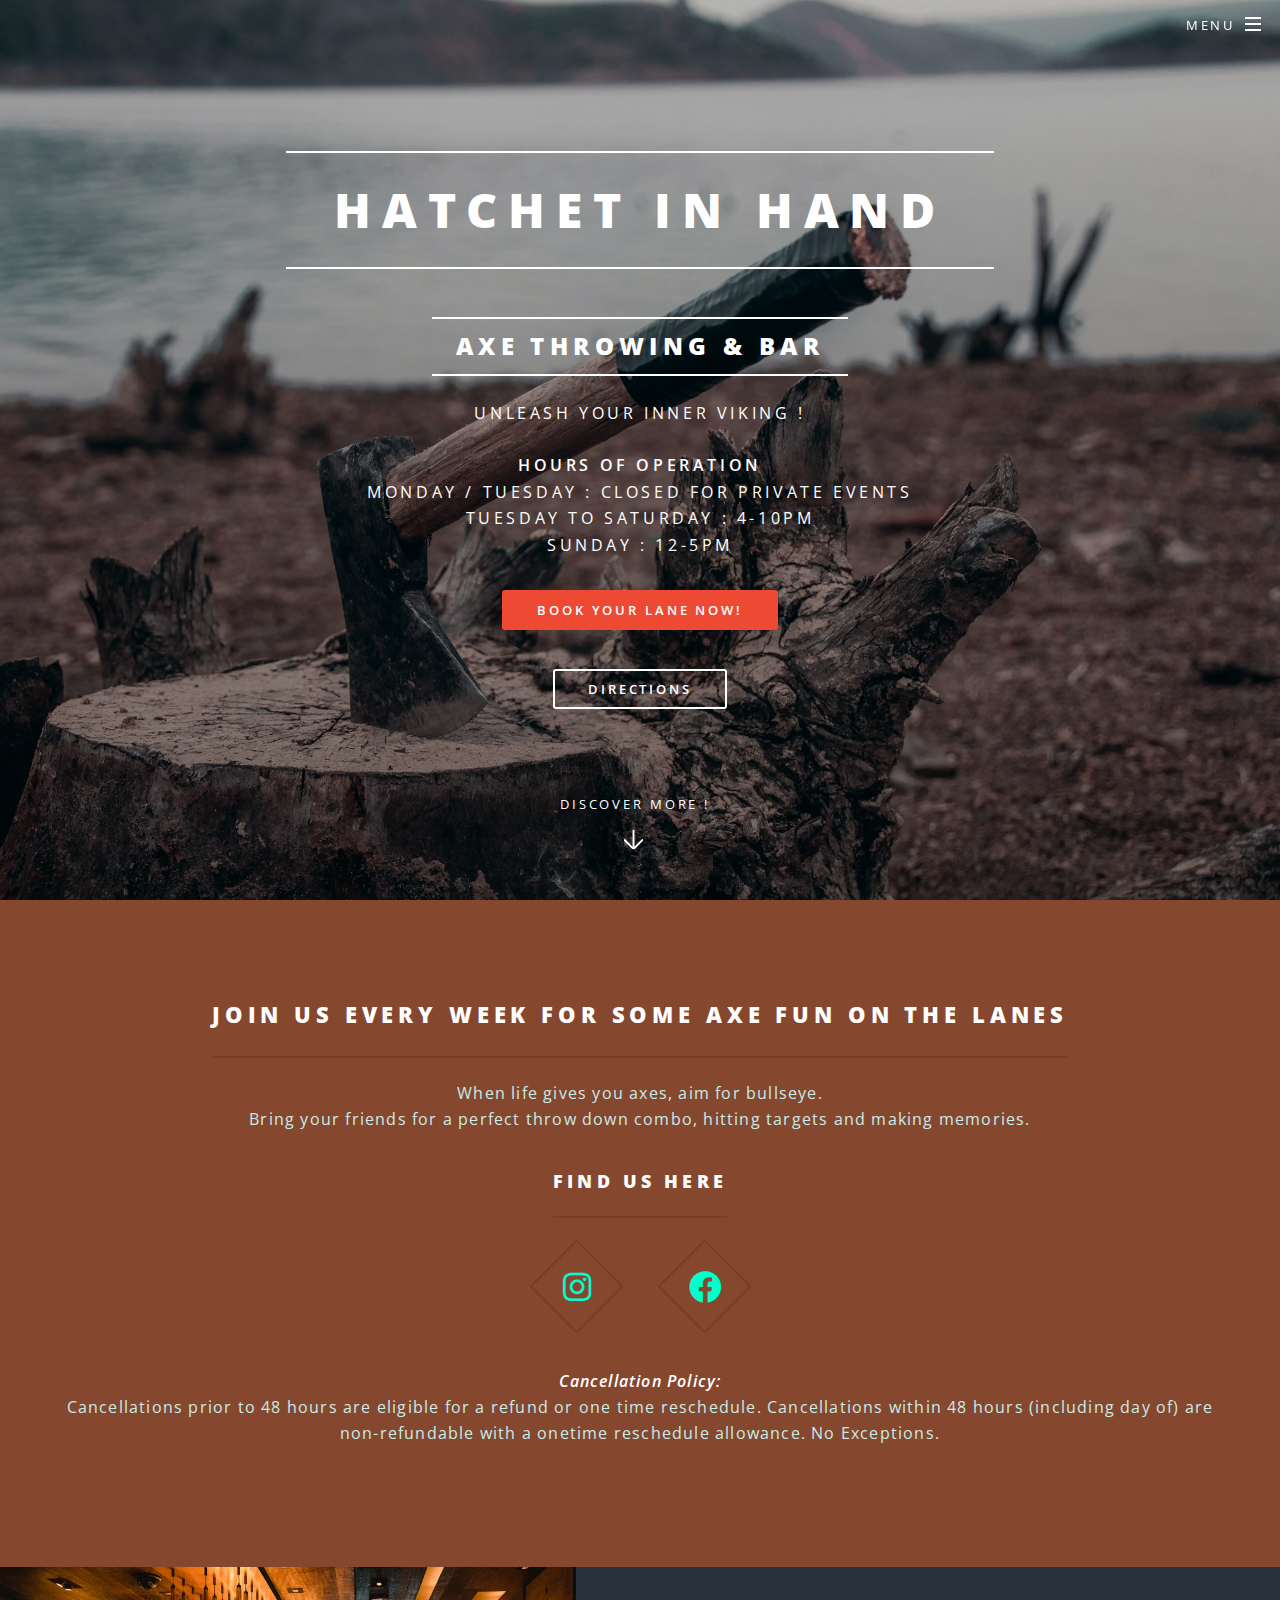
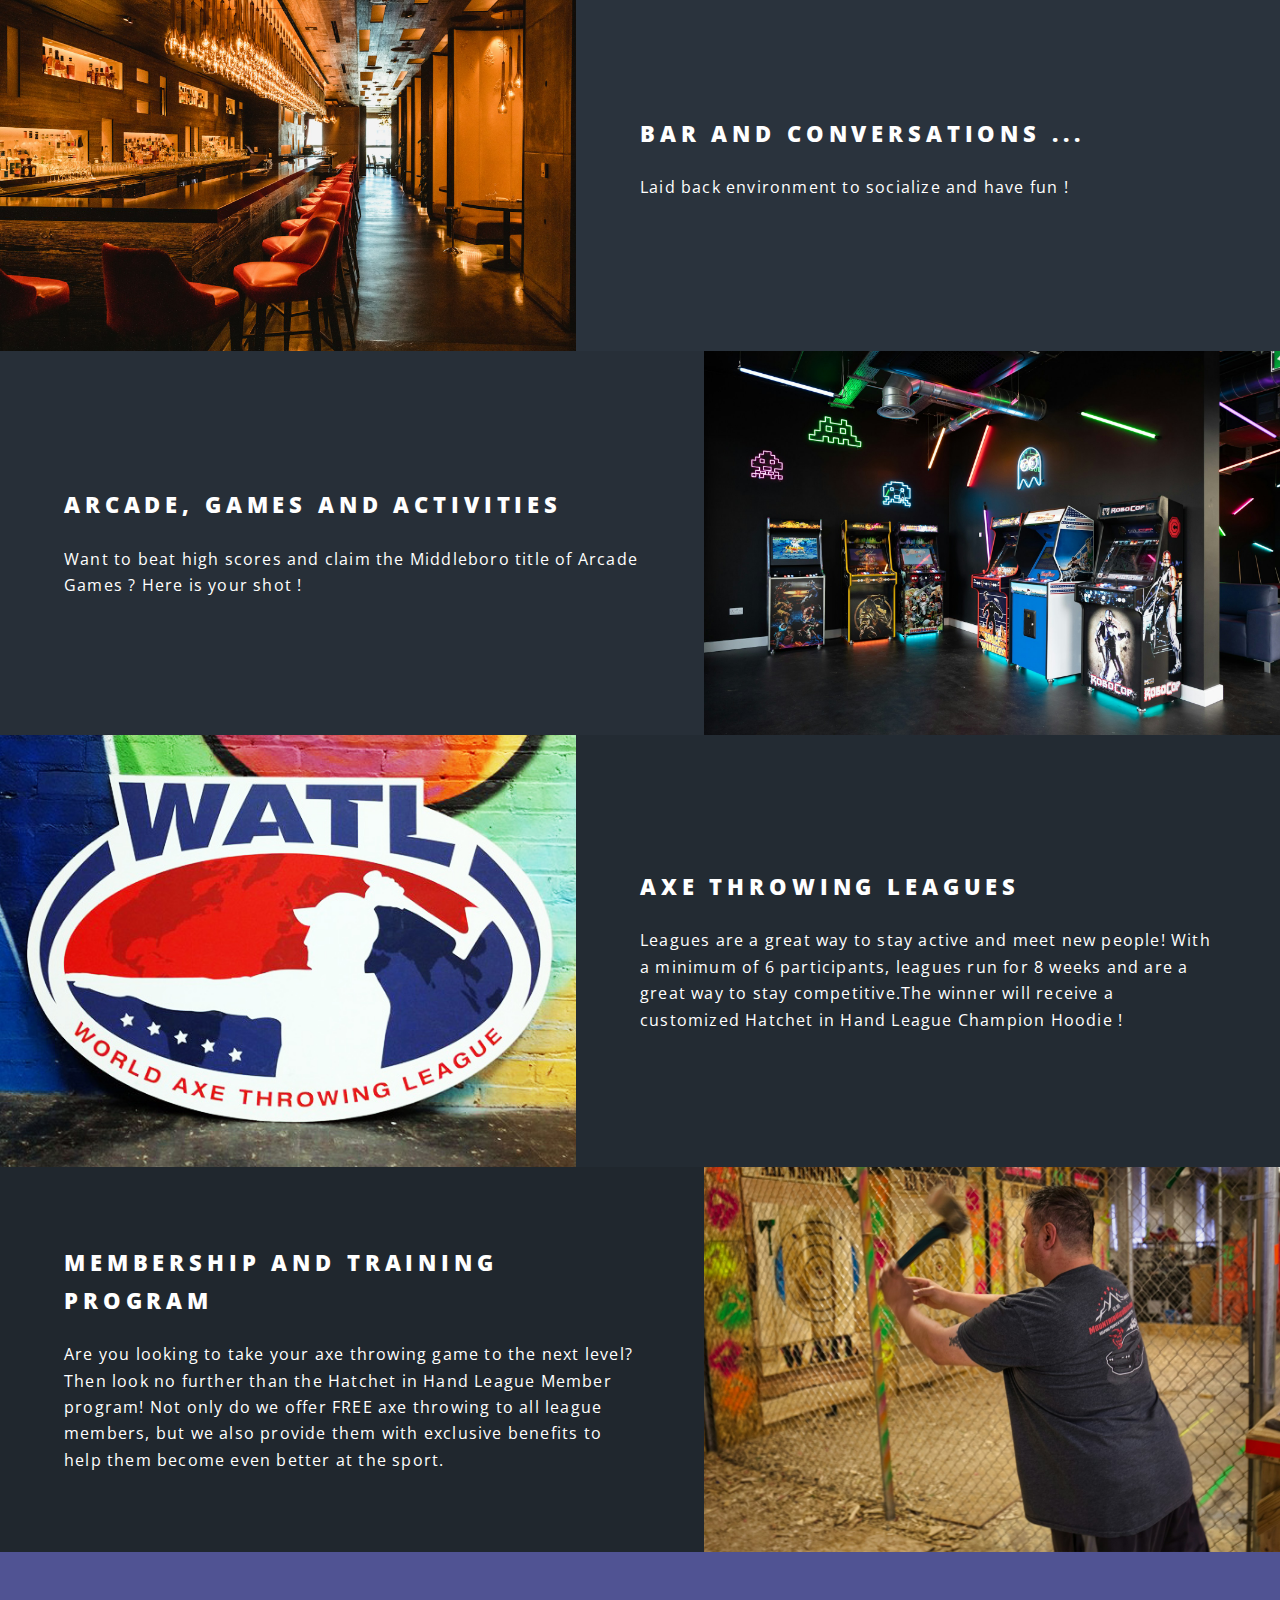
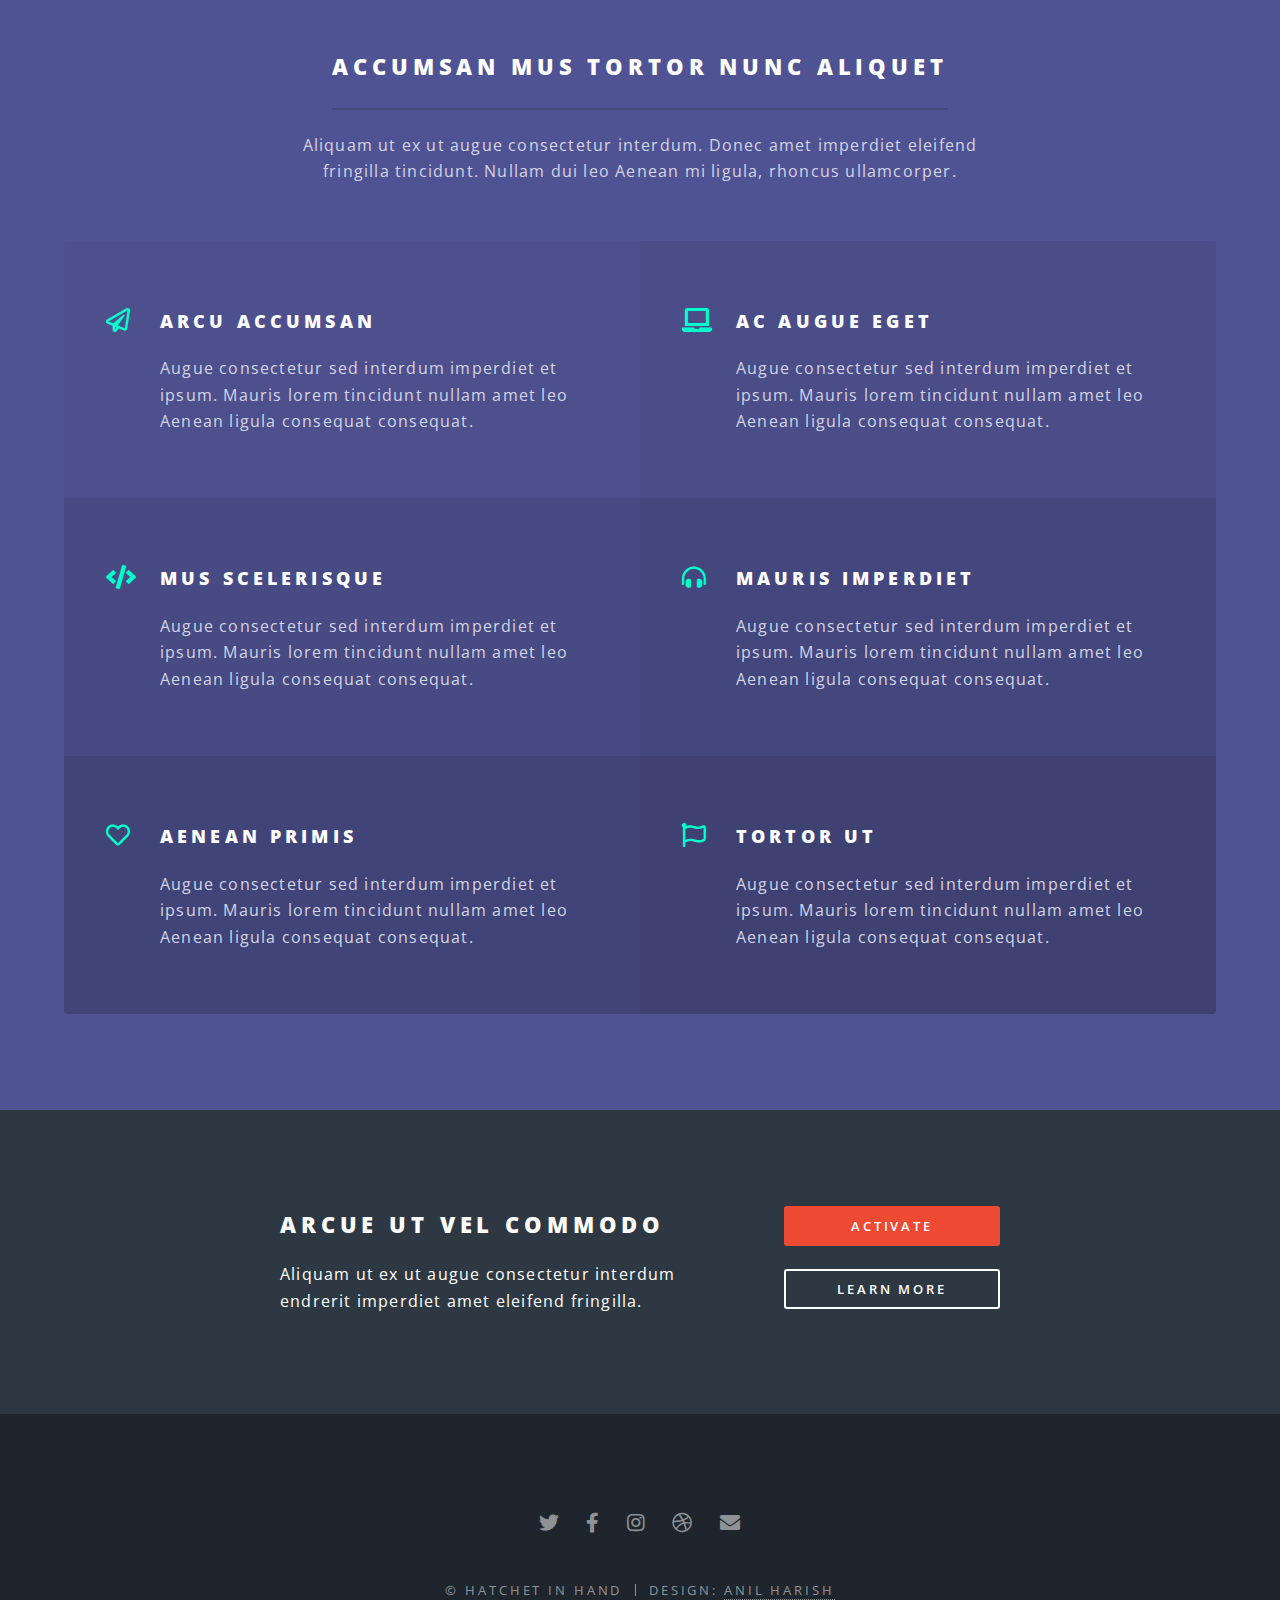
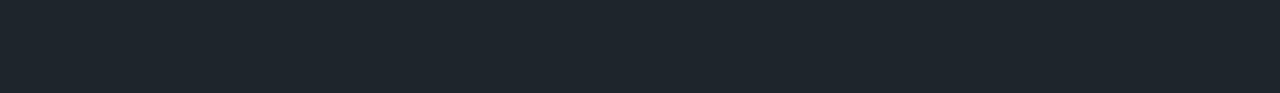
==== commit 10c1c177: "Some more updates" ====
--- a/index.html
+++ b/index.html
@@ -1,11 +1,13 @@
 <!DOCTYPE HTML>
 <html>
 	<head>
-		<title>Hatchet in Hand</title>
+		<title>Hatchet in Hand -- Axe Throwing & Bar</title>
 		<meta charset="utf-8" />
 		<meta name="viewport" content="width=device-width, initial-scale=1, user-scalable=no" />
 		<link rel="stylesheet" href="assets/css/main.css" />
 		<noscript><link rel="stylesheet" href="assets/css/noscript.css" /></noscript>
+		<link href="images/favicon.png" rel="icon">
+		<link href="images/favicon_apple.png" rel="apple-touch-icon">
 	</head>
 	<body class="landing is-preload">
 
@@ -102,10 +104,23 @@
 							</div>
 						</section>
 						<section class="spotlight">
-							<div class="image"><img src="images/pic03.jpg" alt="" /></div><div class="content">
-								<h2>Augue eleifend aliquet<br />
-								sed condimentum</h2>
-								<p>Aliquam ut ex ut augue consectetur interdum. Donec hendrerit imperdiet. Mauris eleifend fringilla nullam aenean mi ligula.</p>
+							<div class="image"><img src="images/league.jpg" alt="" /></div><div class="content">
+								<h2>
+									Axe Throwing Leagues
+								</h2>
+								<p>
+									Leagues are a great way to stay active and meet new people! With a minimum of 6 participants, leagues run for 8 weeks and are a great way to stay competitive.The winner will receive a customized Hatchet in Hand League Champion Hoodie !
+								</p>
+							</div>
+						</section>
+						<section class="spotlight">
+							<div class="image"><img src="images/membership.jpg" alt="" /></div><div class="content">
+								<h2>
+									Membership and Training Program
+								</h2>
+								<p>
+									Are you looking to take your axe throwing game to the next level? Then look no further than the Hatchet in Hand League Member program! Not only do we offer FREE axe throwing to all league members, but we also provide them with exclusive benefits to help them become even better at the sport.
+								</p>
 							</div>
 						</section>
 					</section>
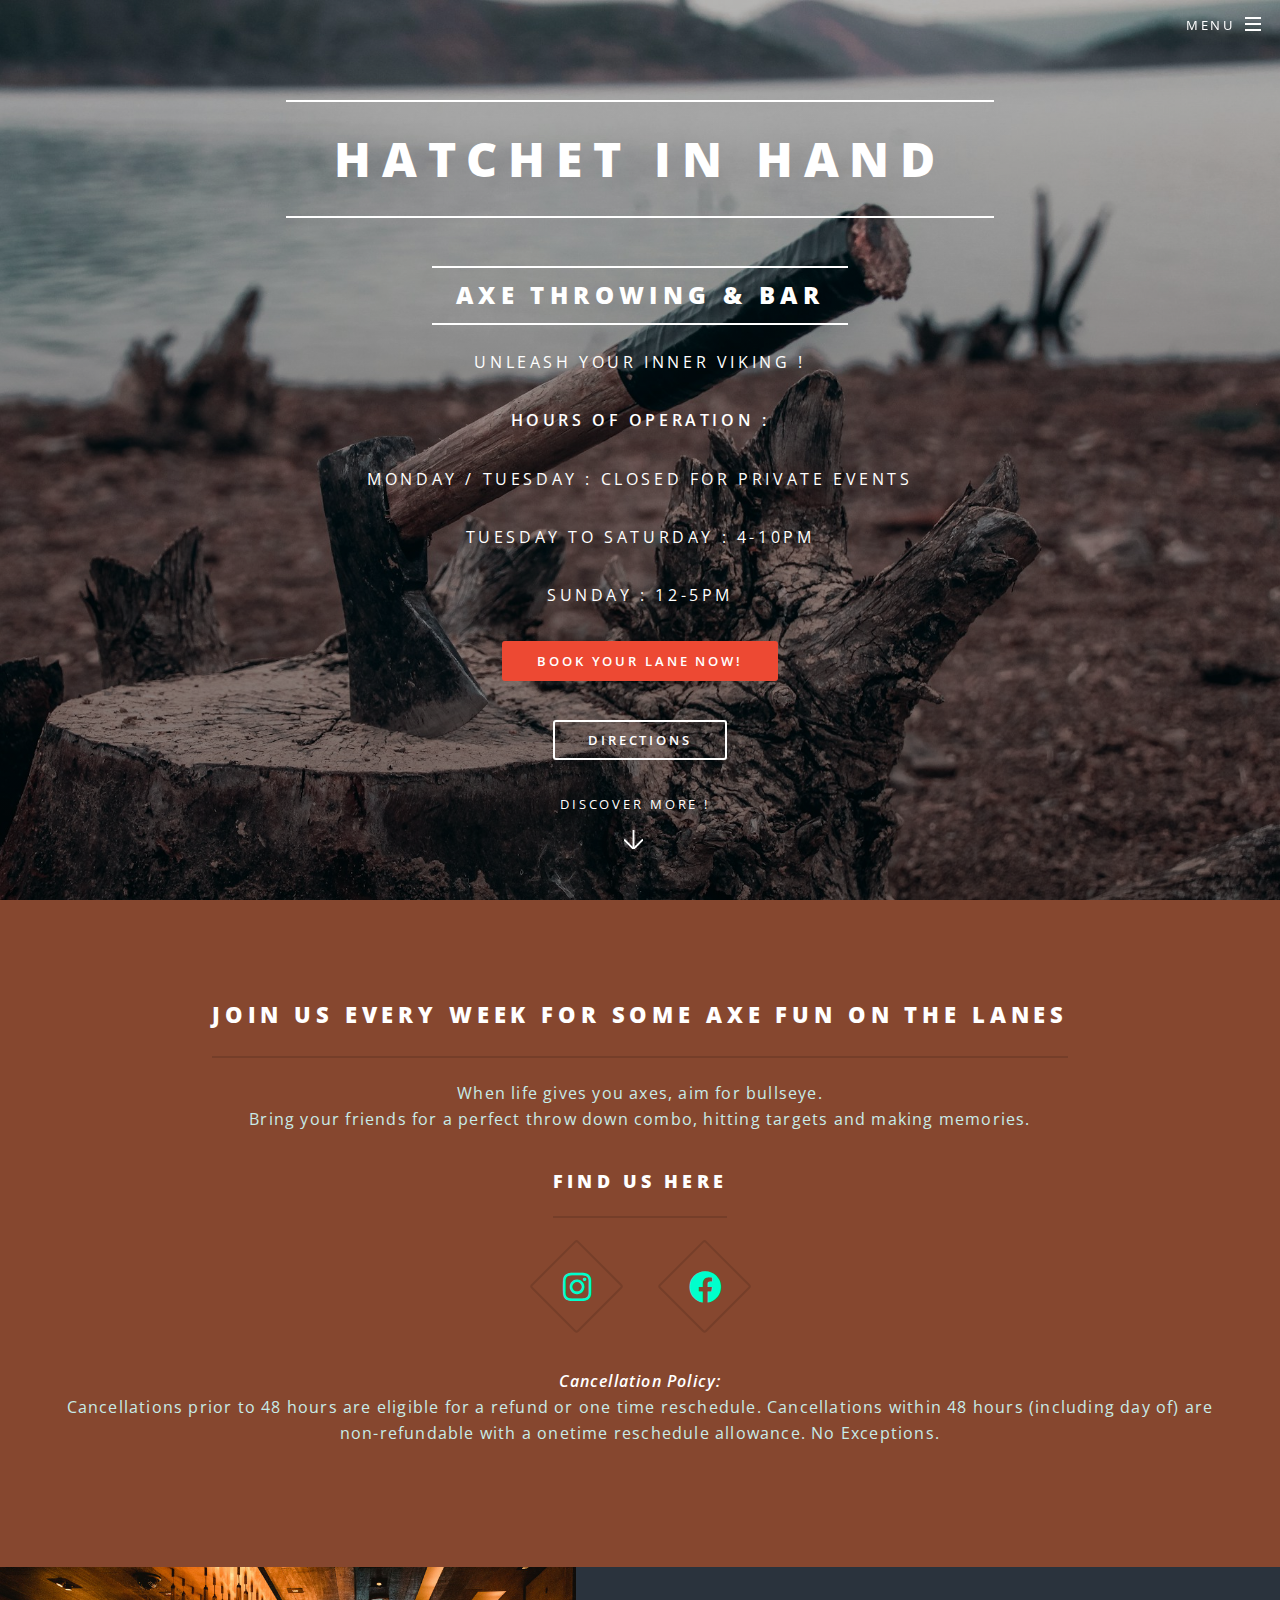
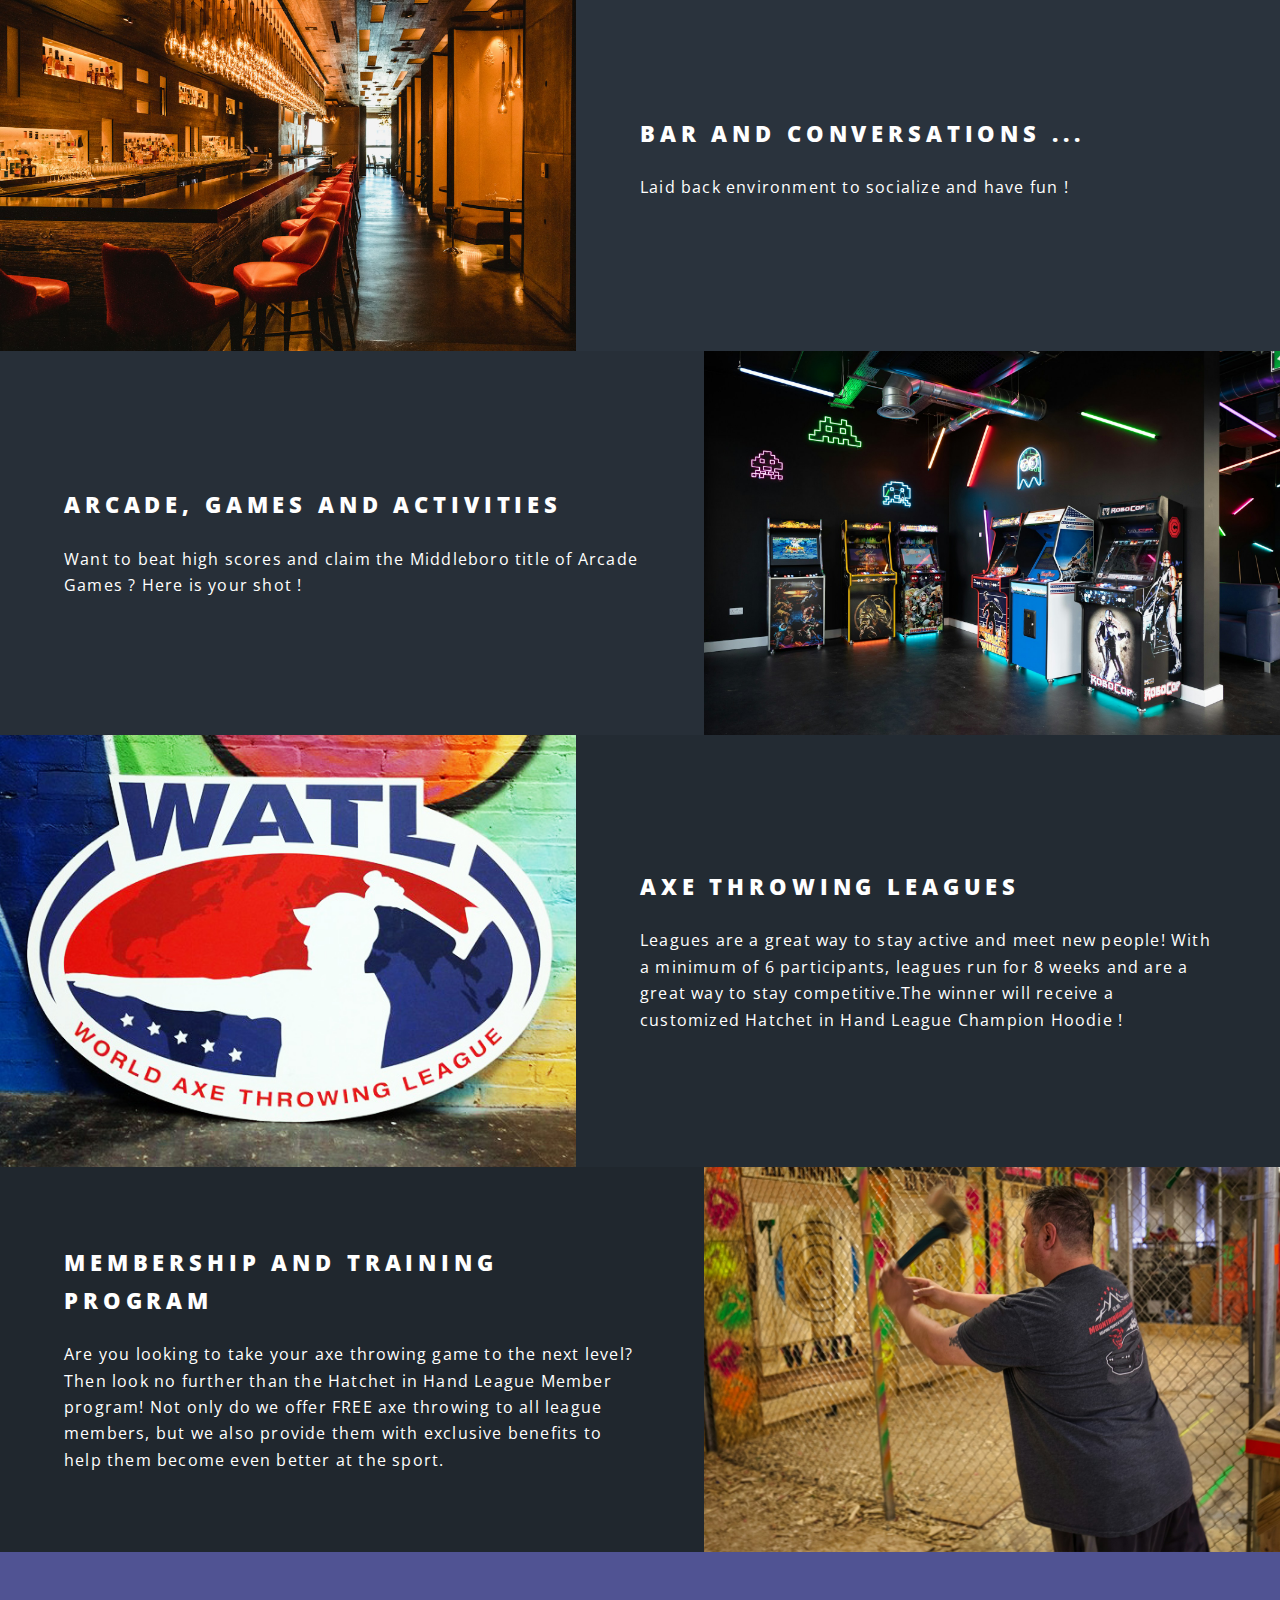
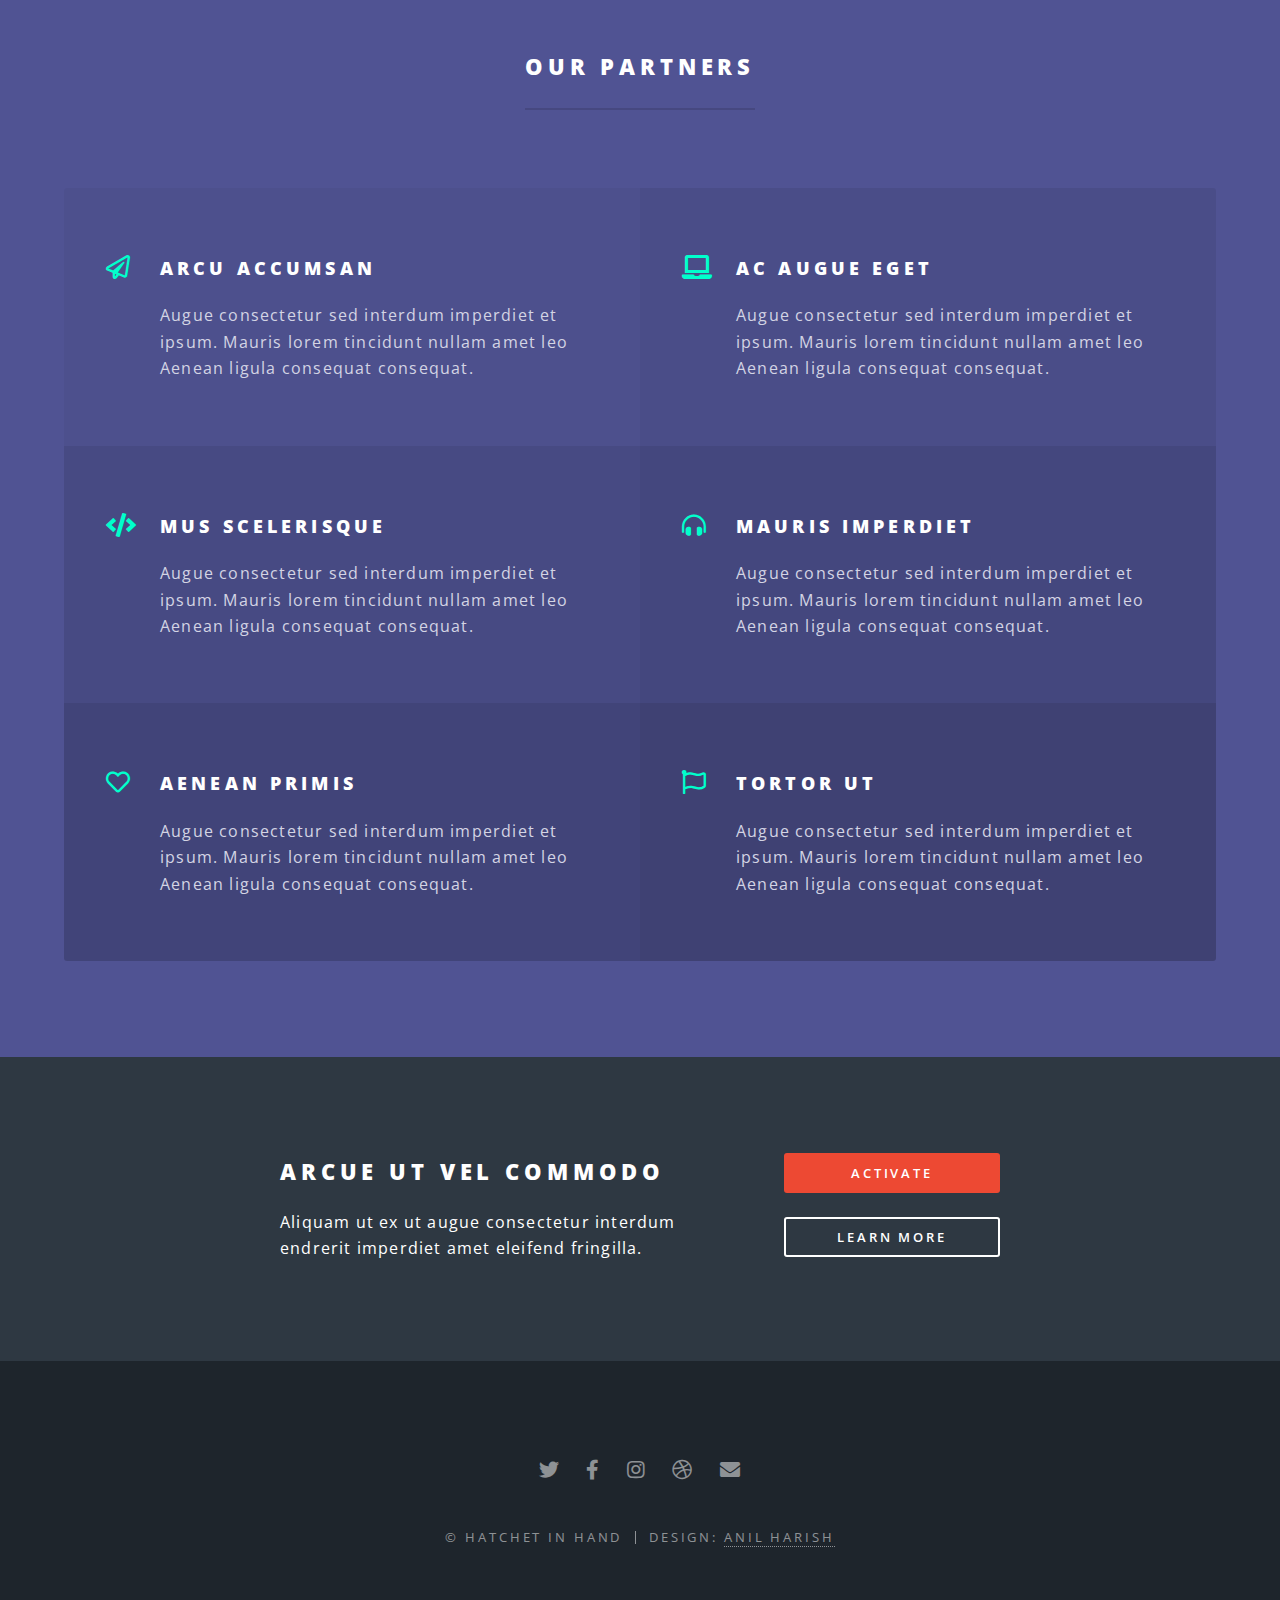
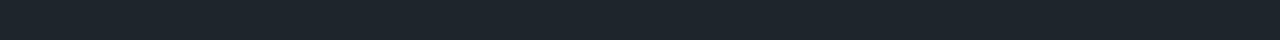
==== commit 743d5649: "Some Edits" ====
--- a/index.html
+++ b/index.html
@@ -24,8 +24,8 @@
 									<div id="menu">
 										<ul>
 											<li><a href="#">Home</a></li>
-											<li><a href="#">Generic</a></li>
-											<li><a href="#">About</a></li>
+											<li><a href="#">Axe Throwing Leagues</a></li>
+											<li><a href="#">About Us</a></li>
 											<li><a href="#">Book Your Lane</a></li>
 											<li><a href="#">Employee Portal</a></li>
 										</ul>
@@ -40,12 +40,11 @@
 						<div class="inner">
 							<h2>HATCHET IN HAND</h2> <br />
 							<h3>AXE THROWING & BAR</h3> <br />
-							<p>Unleash your inner Viking !<br /><br />
-							<b>Hours of Operation</b> <br />
-							Monday / Tuesday : CLOSED FOR PRIVATE EVENTS <br />
-							Tuesday to Saturday : 4-10PM <br />
-							Sunday : 12-5PM <br />
-							</p>
+							<p>Unleash your inner Viking !<br /></p>
+							<p><b>Hours of Operation :</b></p>
+							<p>Monday / Tuesday : CLOSED FOR PRIVATE EVENTS </p>
+							<p>Tuesday to Saturday : 4-10PM </p>
+							<p>Sunday : 12-5PM </p>
 							<ul class="actions special">
 								<li><a href="https://hatchetinhand.checkfront.com/reserve/" class="button primary">BOOK YOUR LANE NOW!</a></li>
 							</ul>
@@ -129,9 +128,10 @@
 					<section id="three" class="wrapper style3 special">
 						<div class="inner">
 							<header class="major">
-								<h2>Accumsan mus tortor nunc aliquet</h2>
-								<p>Aliquam ut ex ut augue consectetur interdum. Donec amet imperdiet eleifend<br />
-								fringilla tincidunt. Nullam dui leo Aenean mi ligula, rhoncus ullamcorper.</p>
+								<h2>Our Partners</h2>
+								<p>
+
+								</p>
 							</header>
 							<ul class="features">
 								<li class="icon fa-paper-plane">
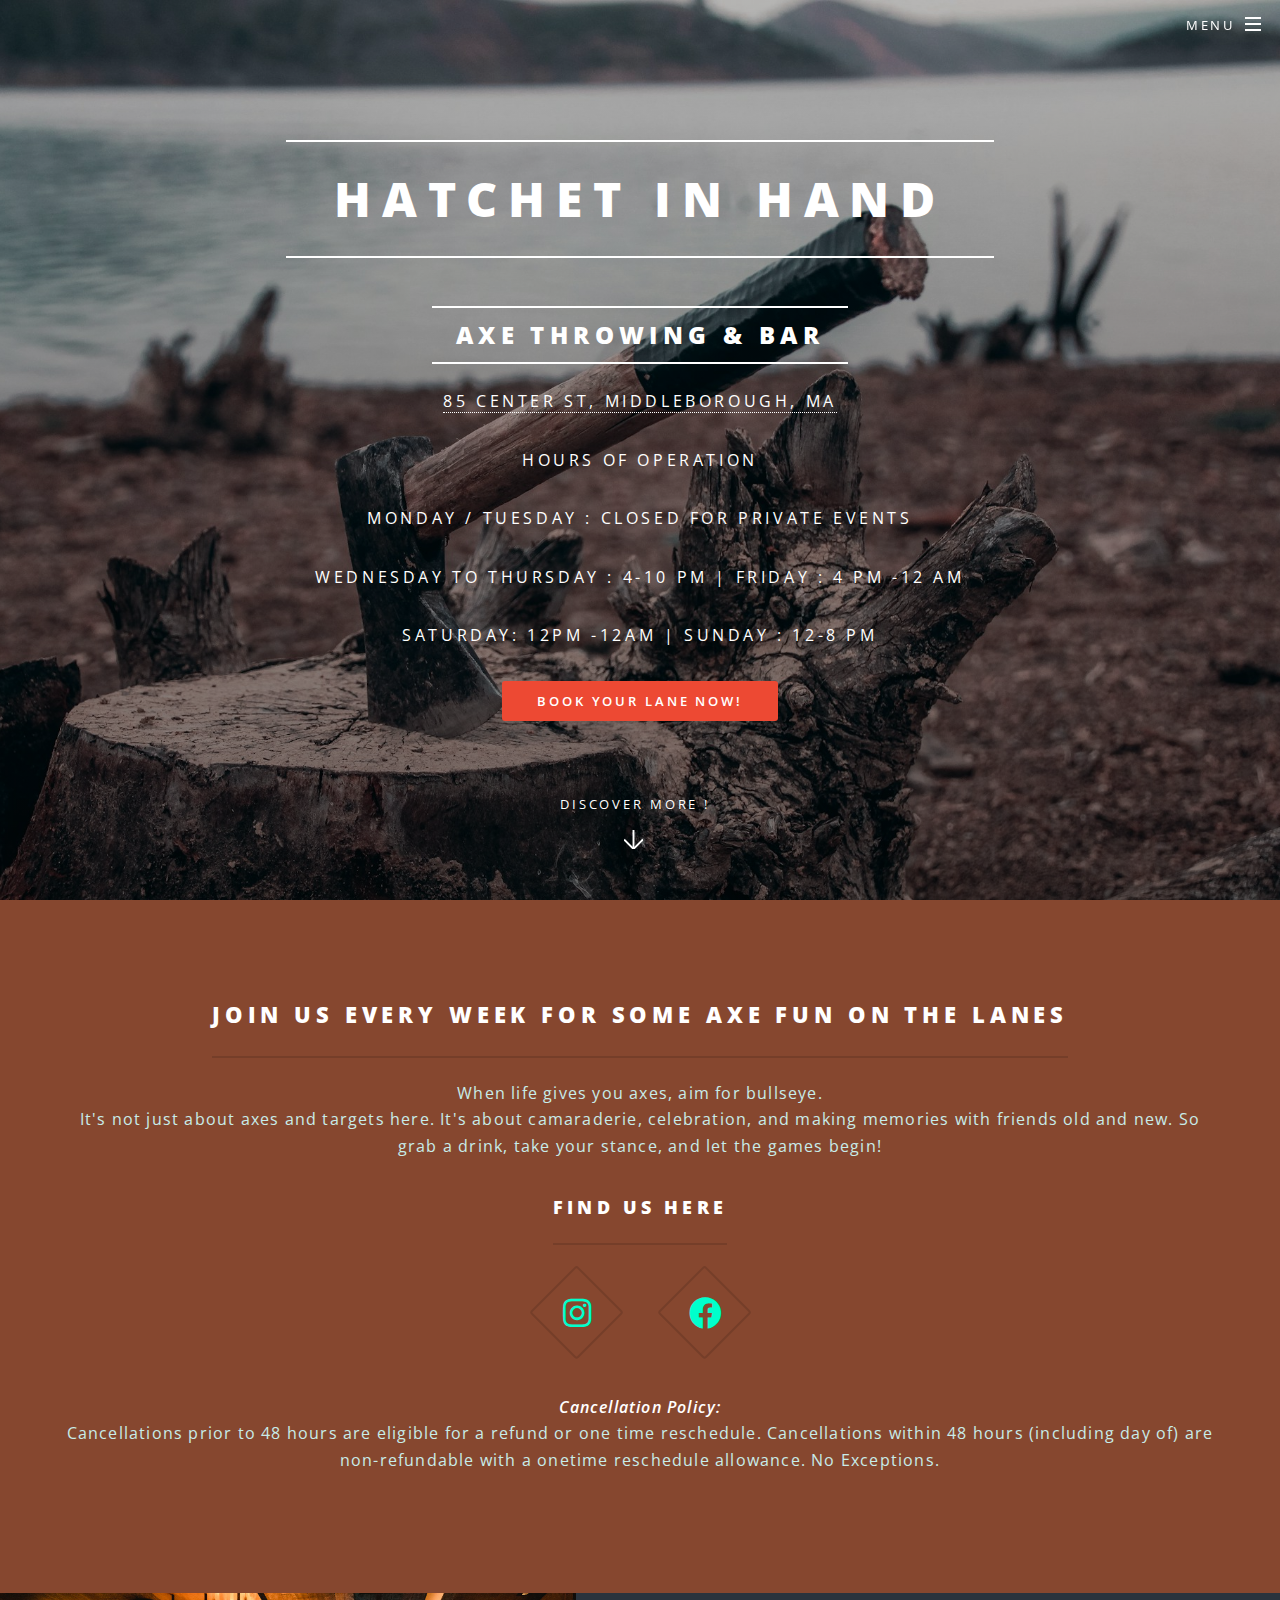
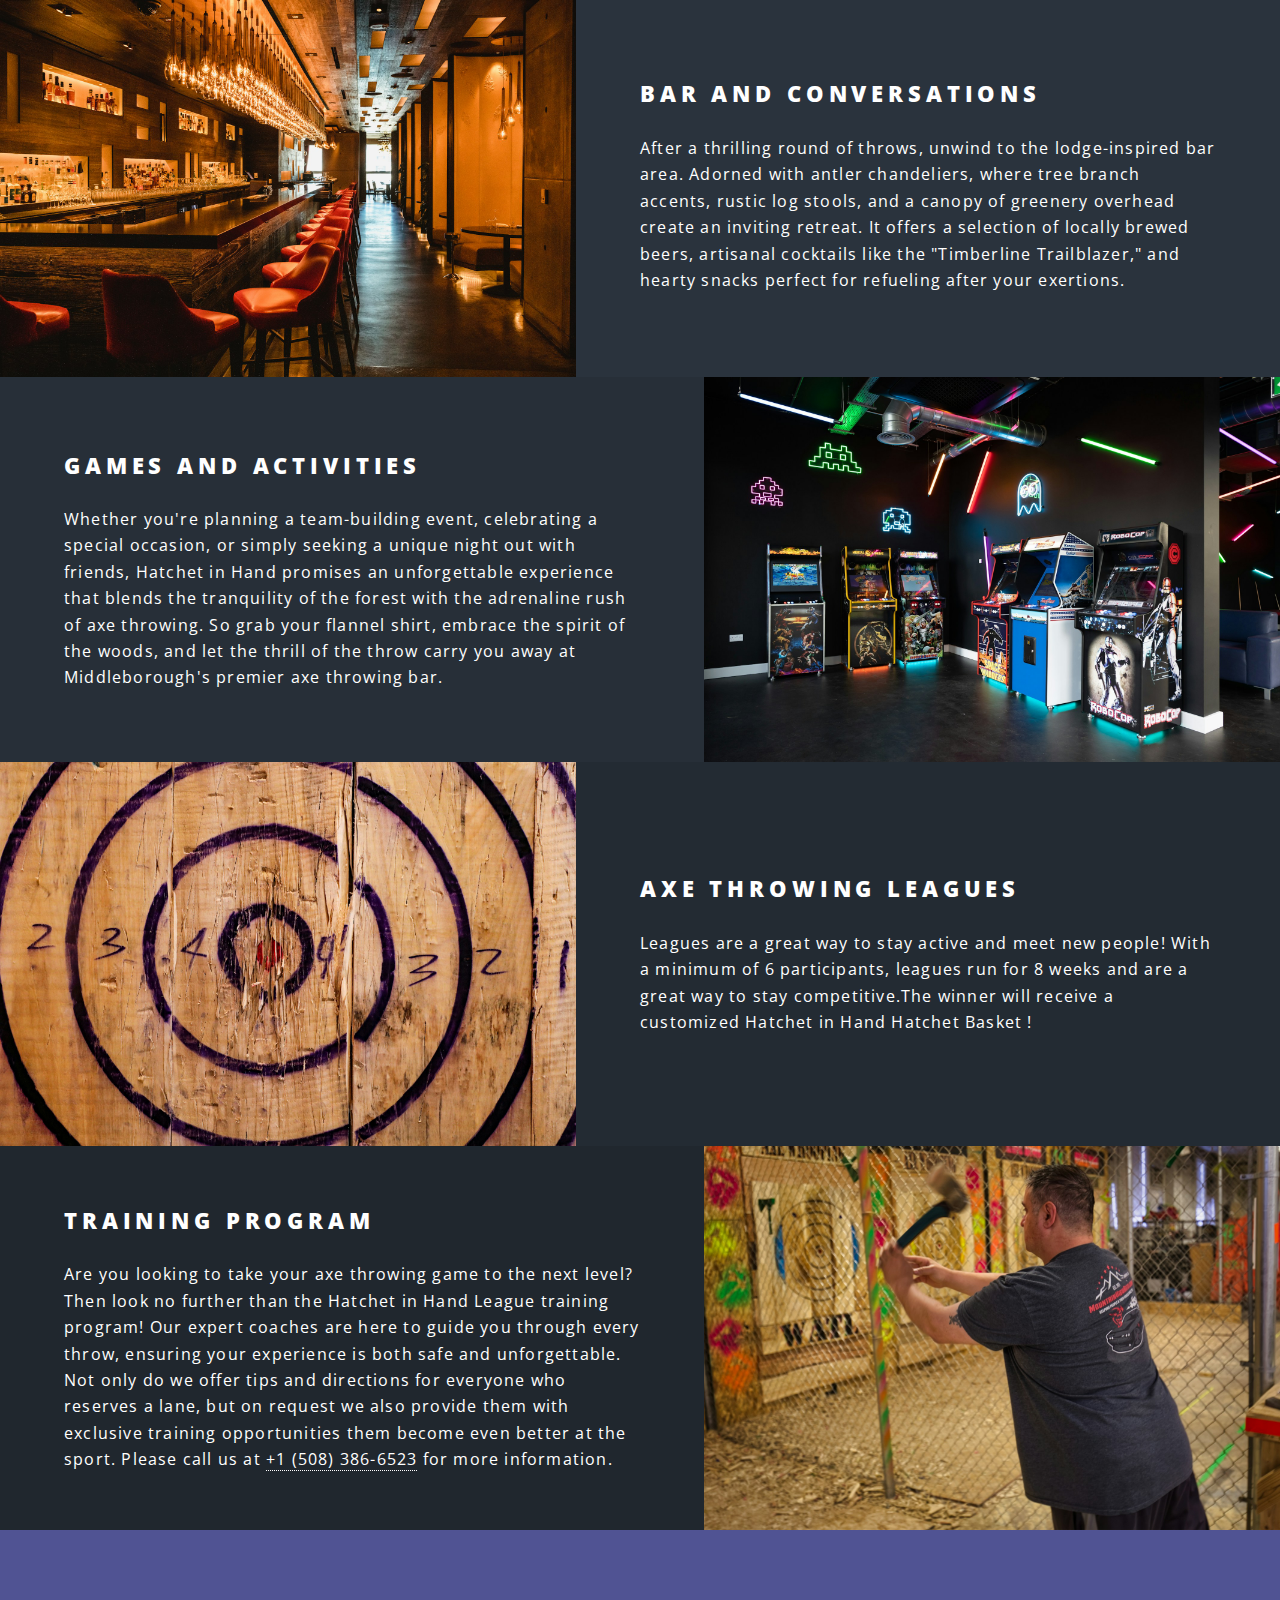
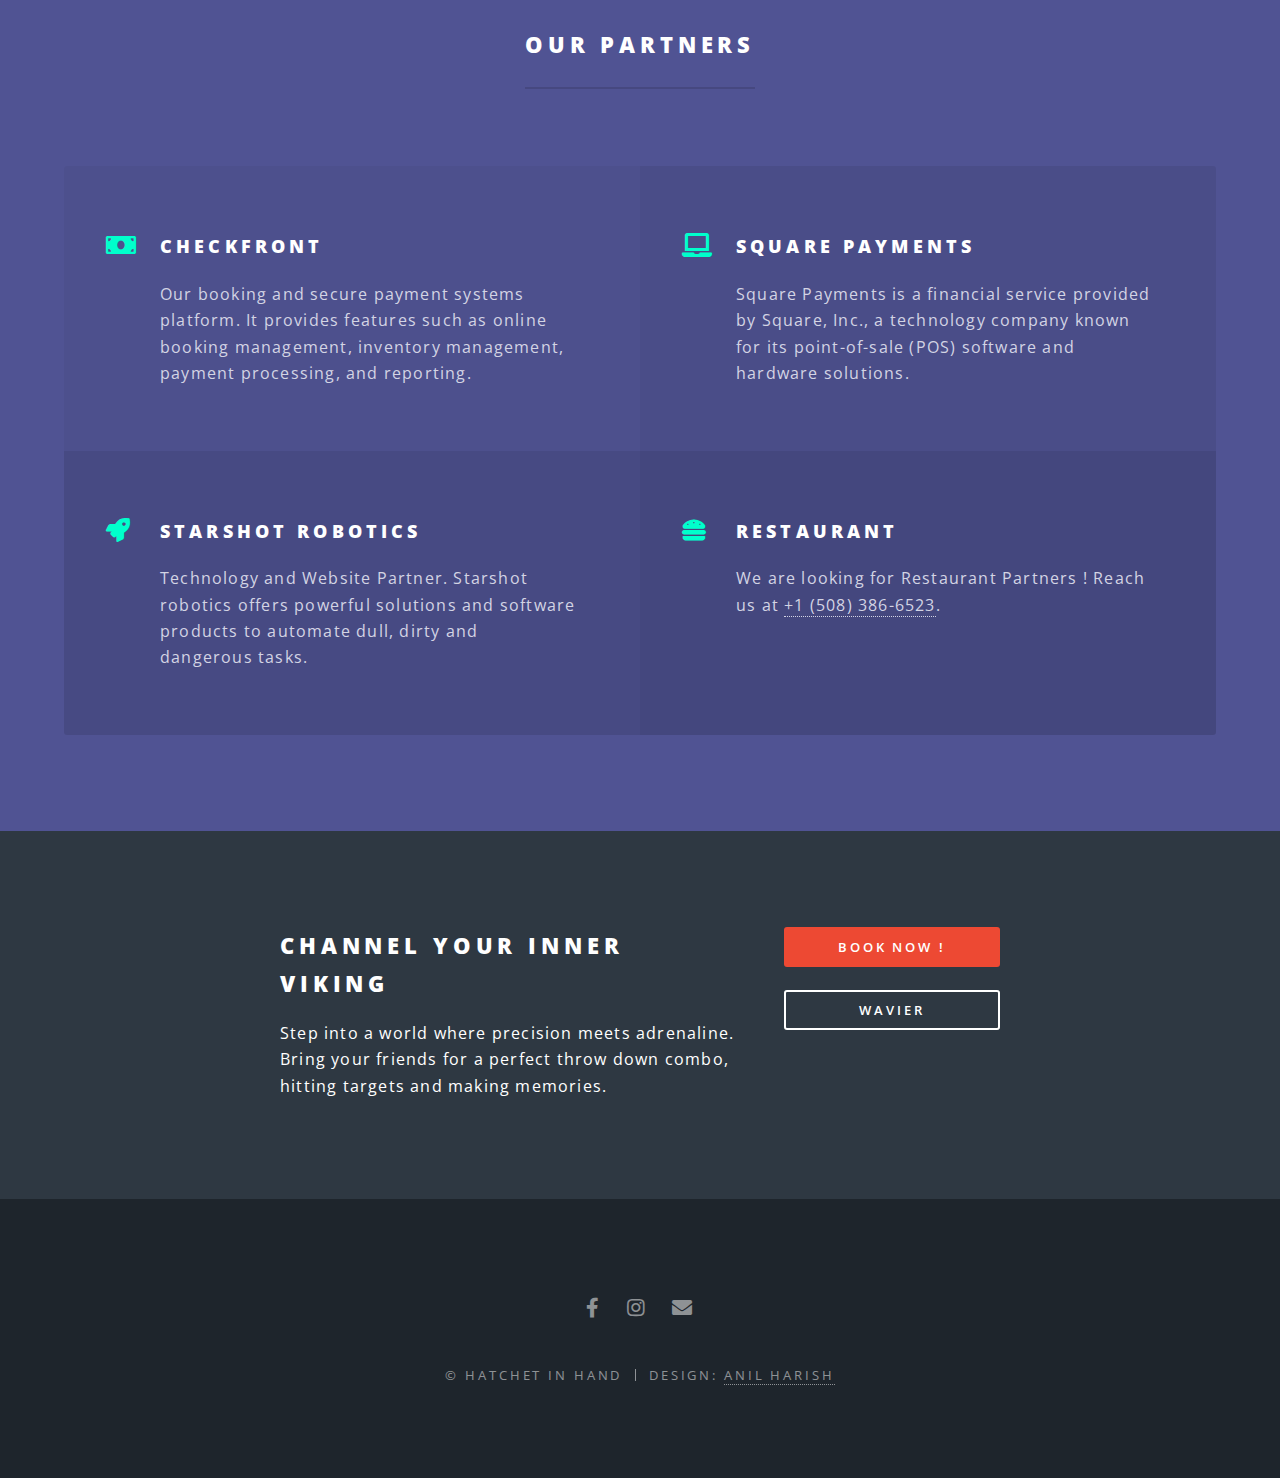
==== commit 59a09f5c: "Add about us page" ====
--- a/index.html
+++ b/index.html
@@ -23,11 +23,11 @@
 									<a href="#menu" class="menuToggle"><span>Menu</span></a>
 									<div id="menu">
 										<ul>
-											<li><a href="#">Home</a></li>
-											<li><a href="#">Axe Throwing Leagues</a></li>
-											<li><a href="#">About Us</a></li>
-											<li><a href="#">Book Your Lane</a></li>
-											<li><a href="#">Employee Portal</a></li>
+											<li><a href="https://hatchetinhand.com">Home</a></li>
+											<li><a href="https://hatchetinhand.checkfront.com/reserve/documents/directory/">Liability Wavier</a></li>
+											<li><a href="about.html">About Us</a></li>
+											<li><a href="https://hatchetinhand.checkfront.com/reserve/">Book Your Lane</a></li>
+											<li><a href="https://hatchetinhand.checkfront.com/">Employee Portal</a></li>
 										</ul>
 									</div>
 								</li>
@@ -40,17 +40,14 @@
 						<div class="inner">
 							<h2>HATCHET IN HAND</h2> <br />
 							<h3>AXE THROWING & BAR</h3> <br />
-							<p>Unleash your inner Viking !<br /></p>
-							<p><b>Hours of Operation :</b></p>
+							<p><a href="https://maps.app.goo.gl/BxWvRg6Fr3tUg1Nv7">85 Center St, Middleborough, MA</a><br /></p>
+							<p>Hours of Operation</p>
 							<p>Monday / Tuesday : CLOSED FOR PRIVATE EVENTS </p>
-							<p>Tuesday to Saturday : 4-10PM </p>
-							<p>Sunday : 12-5PM </p>
+							<p>Wednesday to Thursday : 4-10 PM  | Friday : 4 PM -12 AM</p>
+							<p>Saturday: 12PM -12AM | Sunday : 12-8 PM </p>
 							<ul class="actions special">
 								<li><a href="https://hatchetinhand.checkfront.com/reserve/" class="button primary">BOOK YOUR LANE NOW!</a></li>
 							</ul>
-							<ul class="actions special">
-								<li><a href="https://maps.app.goo.gl/BxWvRg6Fr3tUg1Nv7" class="button"> Directions</a></li>
-							</ul>
 						</div>
 						<a href="#one" class="more scrolly">Discover More !</a>
 					</section>
@@ -64,14 +61,14 @@
 								</h2>
 								<p>
 									When life gives you axes, aim for bullseye. <br />
-									Bring your friends for a perfect throw down combo, hitting targets and making memories.
+									It's not just about axes and targets here. It's about camaraderie, celebration, and making memories with friends old and new. So grab a drink, take your stance, and let the games begin!
 								</p>
 								<h3>
 									Find Us here
 								</h3>
 								<ul class="icons major">
 									<li><a href="https://www.instagram.com/hatchetinhandaxethrowing/" class="icon brands fa-instagram major style1"><span class="label">Lorem</span></a></li>
-									<li><a href="https://www.facebook.com/people/Hatchetinhandaxethrowing/" class="icon brands fa-facebook major style1"><span class="label">Lorem</span></a></li>
+									<li><a href="https://www.facebook.com/people/Hatchetinhandaxethrowing/61559356663515/" class="icon brands fa-facebook major style1"><span class="label">Lorem</span></a></li>
 								</ul>
 								<p>
 									<b><i>Cancellation Policy:</i> </b> <br />
@@ -87,18 +84,20 @@
 						<section class="spotlight">
 							<div class="image"><img src="images/bar.jpg" alt="" /></div><div class="content">
 								<h2>
-									Bar and Conversations ...
-								</h2>
-								<p>Laid back environment to socialize and have fun !</p>
+									Bar and Conversations
+								</h2>
+								<p>
+									After a thrilling round of throws, unwind to the lodge-inspired bar area. Adorned with antler chandeliers, where tree branch accents, rustic log stools, and a canopy of greenery overhead create an inviting retreat. It offers a selection of locally brewed beers, artisanal cocktails like the "Timberline Trailblazer," and hearty snacks perfect for refueling after your exertions.
+								</p>
 							</div>
 						</section>
 						<section class="spotlight">
 							<div class="image"><img src="images/arcade.jpg" alt="" /></div><div class="content">
 								<h2>
-									Arcade, Games and Activities
-								</h2>
-								<p>
-									Want to beat high scores and claim the Middleboro title of Arcade Games ? Here is your shot !
+									Games and Activities
+								</h2>
+								<p>
+									Whether you're planning a team-building event, celebrating a special occasion, or simply seeking a unique night out with friends, Hatchet in Hand promises an unforgettable experience that blends the tranquility of the forest with the adrenaline rush of axe throwing. So grab your flannel shirt, embrace the spirit of the woods, and let the thrill of the throw carry you away at Middleborough's premier  axe throwing bar.
 								</p>
 							</div>
 						</section>
@@ -108,17 +107,19 @@
 									Axe Throwing Leagues
 								</h2>
 								<p>
-									Leagues are a great way to stay active and meet new people! With a minimum of 6 participants, leagues run for 8 weeks and are a great way to stay competitive.The winner will receive a customized Hatchet in Hand League Champion Hoodie !
+									Leagues are a great way to stay active and meet new people! With a minimum of 6 participants, leagues run for 8 weeks and are a great way to stay competitive.The winner will receive a customized Hatchet in Hand Hatchet Basket !
 								</p>
 							</div>
 						</section>
 						<section class="spotlight">
 							<div class="image"><img src="images/membership.jpg" alt="" /></div><div class="content">
 								<h2>
-									Membership and Training Program
-								</h2>
-								<p>
-									Are you looking to take your axe throwing game to the next level? Then look no further than the Hatchet in Hand League Member program! Not only do we offer FREE axe throwing to all league members, but we also provide them with exclusive benefits to help them become even better at the sport.
+									Training Program
+								</h2>
+								<p>
+									Are you looking to take your axe throwing game to the next level? Then look no further than the Hatchet in Hand League training program! Our expert coaches are here to guide you through every throw, ensuring your experience is both safe and unforgettable. Not only do we offer tips and directions for everyone who reserves a lane, but on request we also provide them with exclusive training opportunities them become even better at the sport.
+
+									Please call us at <a href="tel:+15083866523">+1 (508) 386-6523</a> for more information.
 								</p>
 							</div>
 						</section>
@@ -134,29 +135,29 @@
 								</p>
 							</header>
 							<ul class="features">
-								<li class="icon fa-paper-plane">
-									<h3>Arcu accumsan</h3>
-									<p>Augue consectetur sed interdum imperdiet et ipsum. Mauris lorem tincidunt nullam amet leo Aenean ligula consequat consequat.</p>
+								<li class="icon solid fa-money-bill">
+									<h3>Checkfront</h3>
+									<p>
+										Our booking and secure payment systems platform. It provides features such as online booking management, inventory management, payment processing, and reporting.
+									</p>
 								</li>
 								<li class="icon solid fa-laptop">
-									<h3>Ac Augue Eget</h3>
-									<p>Augue consectetur sed interdum imperdiet et ipsum. Mauris lorem tincidunt nullam amet leo Aenean ligula consequat consequat.</p>
-								</li>
-								<li class="icon solid fa-code">
-									<h3>Mus Scelerisque</h3>
-									<p>Augue consectetur sed interdum imperdiet et ipsum. Mauris lorem tincidunt nullam amet leo Aenean ligula consequat consequat.</p>
-								</li>
-								<li class="icon solid fa-headphones-alt">
-									<h3>Mauris Imperdiet</h3>
-									<p>Augue consectetur sed interdum imperdiet et ipsum. Mauris lorem tincidunt nullam amet leo Aenean ligula consequat consequat.</p>
-								</li>
-								<li class="icon fa-heart">
-									<h3>Aenean Primis</h3>
-									<p>Augue consectetur sed interdum imperdiet et ipsum. Mauris lorem tincidunt nullam amet leo Aenean ligula consequat consequat.</p>
-								</li>
-								<li class="icon fa-flag">
-									<h3>Tortor Ut</h3>
-									<p>Augue consectetur sed interdum imperdiet et ipsum. Mauris lorem tincidunt nullam amet leo Aenean ligula consequat consequat.</p>
+									<h3>Square Payments</h3>
+									<p>
+										Square Payments is a financial service provided by Square, Inc., a technology company known for its point-of-sale (POS) software and hardware solutions.
+									</p>
+								</li>
+								<li class="icon solid fa-rocket">
+									<h3>Starshot Robotics</h3>
+									<p>
+										Technology and Website Partner. Starshot robotics offers powerful solutions and software products to automate dull, dirty and dangerous tasks.
+									</p>
+								</li>
+								<li class="icon solid fa-hamburger">
+									<h3>Restaurant</h3>
+									<p>
+										We are looking for Restaurant Partners ! Reach us at <a href="tel:+15083866523">+1 (508) 386-6523</a>.
+									</p>
 								</li>
 							</ul>
 						</div>
@@ -166,12 +167,14 @@
 					<section id="cta" class="wrapper style4">
 						<div class="inner">
 							<header>
-								<h2>Arcue ut vel commodo</h2>
-								<p>Aliquam ut ex ut augue consectetur interdum endrerit imperdiet amet eleifend fringilla.</p>
+								<h2>Channel your inner viking</h2>
+								<p>
+									Step into a world where precision meets adrenaline. Bring your friends for a perfect throw down combo, hitting targets and making memories.
+								</p>
 							</header>
 							<ul class="actions stacked">
-								<li><a href="#" class="button fit primary">Activate</a></li>
-								<li><a href="#" class="button fit">Learn More</a></li>
+								<li><a href="https://hatchetinhand.checkfront.com/reserve/" class="button fit primary">Book now !</a></li>
+								<li><a href="https://hatchetinhand.checkfront.com/reserve/documents/directory/" class="button fit">Wavier</a></li>
 							</ul>
 						</div>
 					</section>
@@ -179,10 +182,8 @@
 				<!-- Footer -->
 					<footer id="footer">
 						<ul class="icons">
-							<li><a href="#" class="icon brands fa-twitter"><span class="label">Twitter</span></a></li>
-							<li><a href="https://www.facebook.com/people/Hatchetinhandaxethrowing/" class="icon brands fa-facebook-f"><span class="label">Facebook</span></a></li>
+							<li><a href="https://www.facebook.com/people/Hatchetinhandaxethrowing/61559356663515/" class="icon brands fa-facebook-f"><span class="label">Facebook</span></a></li>
 							<li><a href="https://www.instagram.com/hatchetinhandaxethrowing/" class="icon brands fa-instagram"><span class="label">Instagram</span></a></li>
-							<li><a href="#" class="icon brands fa-dribbble"><span class="label">Dribbble</span></a></li>
 							<li><a href="mailto:hatchetinhand@outlook.com&subject=Help Me Book a Lane &body=Hi Hatchet in Hand,"class="icon solid fa-envelope"><span class="label">Email</span></a></li>
 						</ul>
 						<ul class="copyright">
--- a/assets/css/main.css
+++ b/assets/css/main.css
@@ -3874,7 +3874,7 @@
 		background-image: -ms-linear-gradient(top, rgba(0,0,0,0.5), rgba(0,0,0,0.5)), url("../../images/banner.jpg");
 		background-image: linear-gradient(top, rgba(0,0,0,0.5), rgba(0,0,0,0.5)), url("../../images/banner.jpg");
 		background-attachment: fixed;
-		background-position: center center;
+		background-position: 25% 50%;
 		background-repeat: no-repeat;
 		background-size: cover;
 		text-align: center;
@@ -4024,7 +4024,7 @@
 		background-image: -ms-linear-gradient(top, rgba(0,0,0,0.25), rgba(0,0,0,0.5)), url("../../images/banner.jpg");
 		background-image: linear-gradient(top, rgba(0,0,0,0.25), rgba(0,0,0,0.5)), url("../../images/banner.jpg");
 		background-attachment: fixed;
-		background-position: center center;
+		background-position: 25% 50%;
 		background-repeat: no-repeat;
 		background-size: cover;
 		padding-top: 0;
@@ -4044,7 +4044,7 @@
 		background-image: -webkit-linear-gradient(top, rgba(0,0,0,0.25), rgba(0,0,0,0.5)), url("../../images/banner.jpg");
 		background-image: -ms-linear-gradient(top, rgba(0,0,0,0.25), rgba(0,0,0,0.5)), url("../../images/banner.jpg");
 		background-image: linear-gradient(top, rgba(0,0,0,0.25), rgba(0,0,0,0.5)), url("../../images/banner.jpg");
-		background-position: center center;
+		background-position: 25% 50%;
 		background-repeat: no-repeat;
 		background-size: cover;
 	}
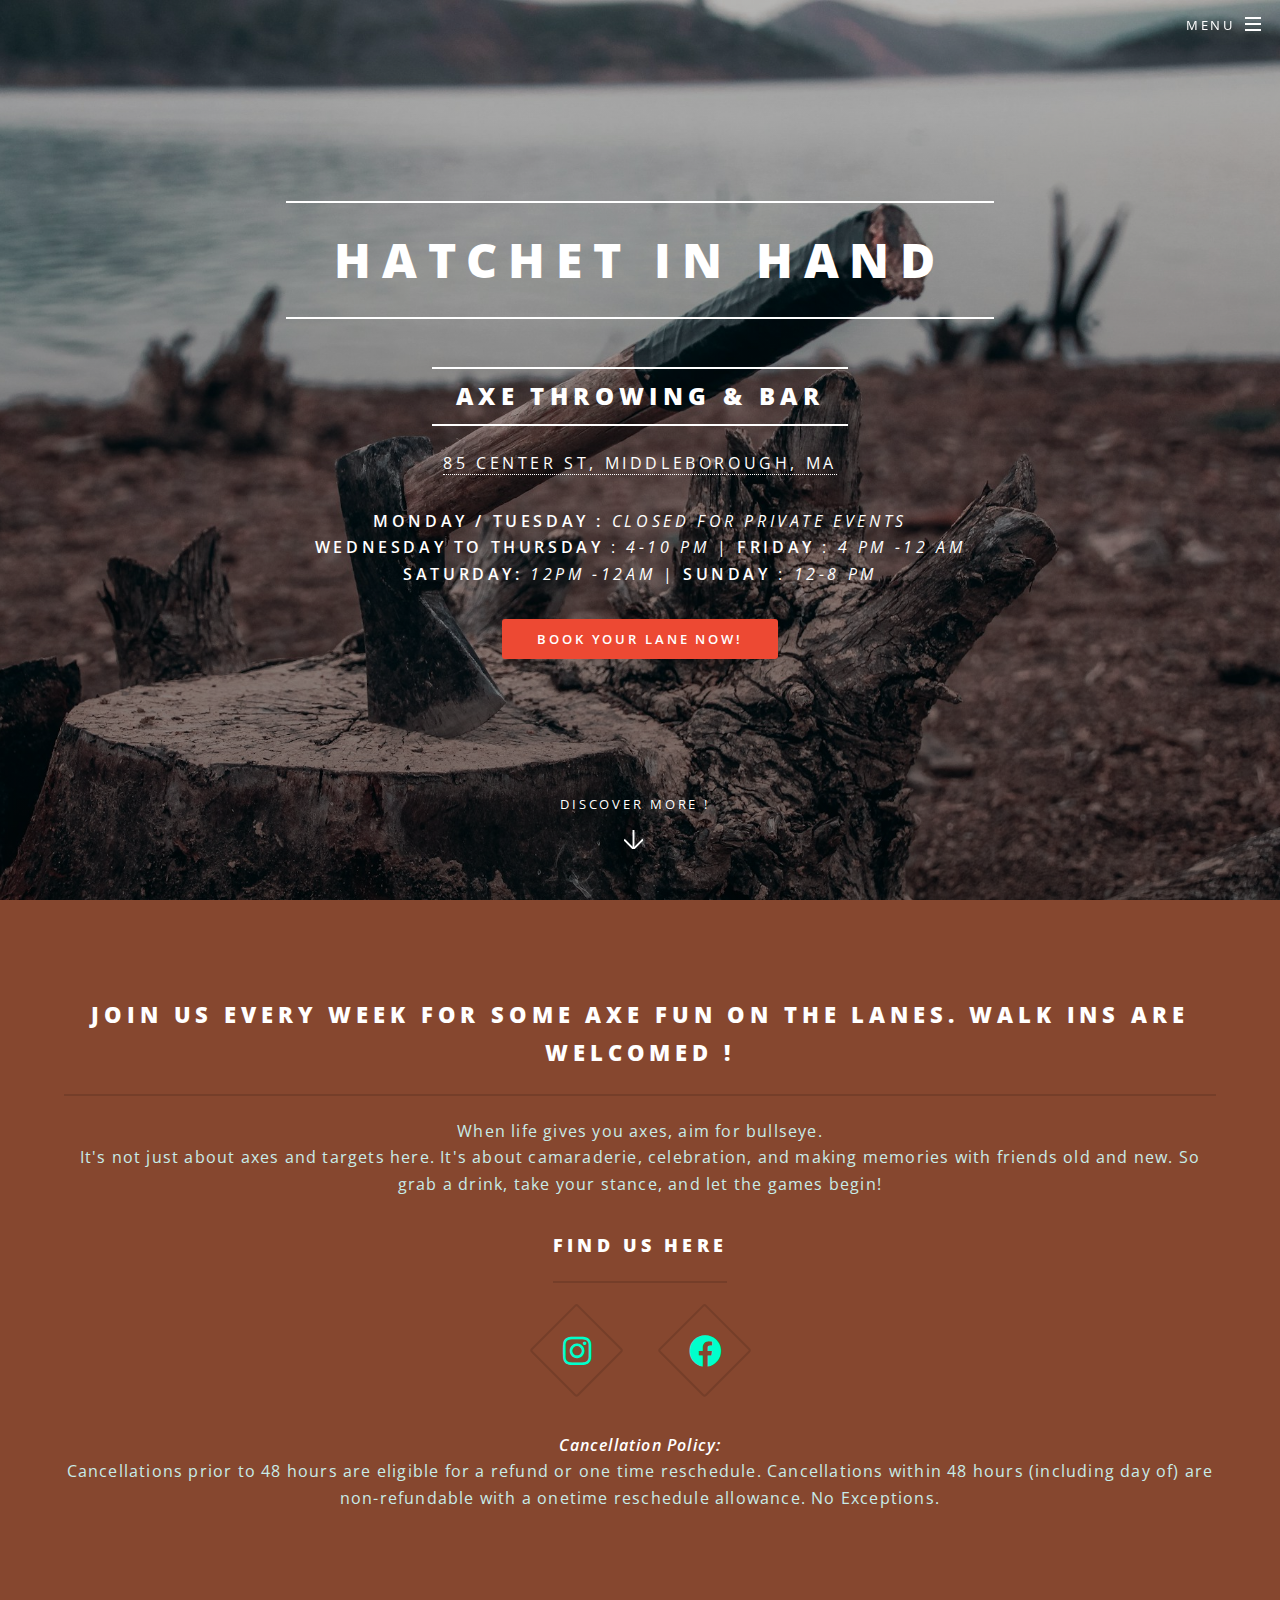
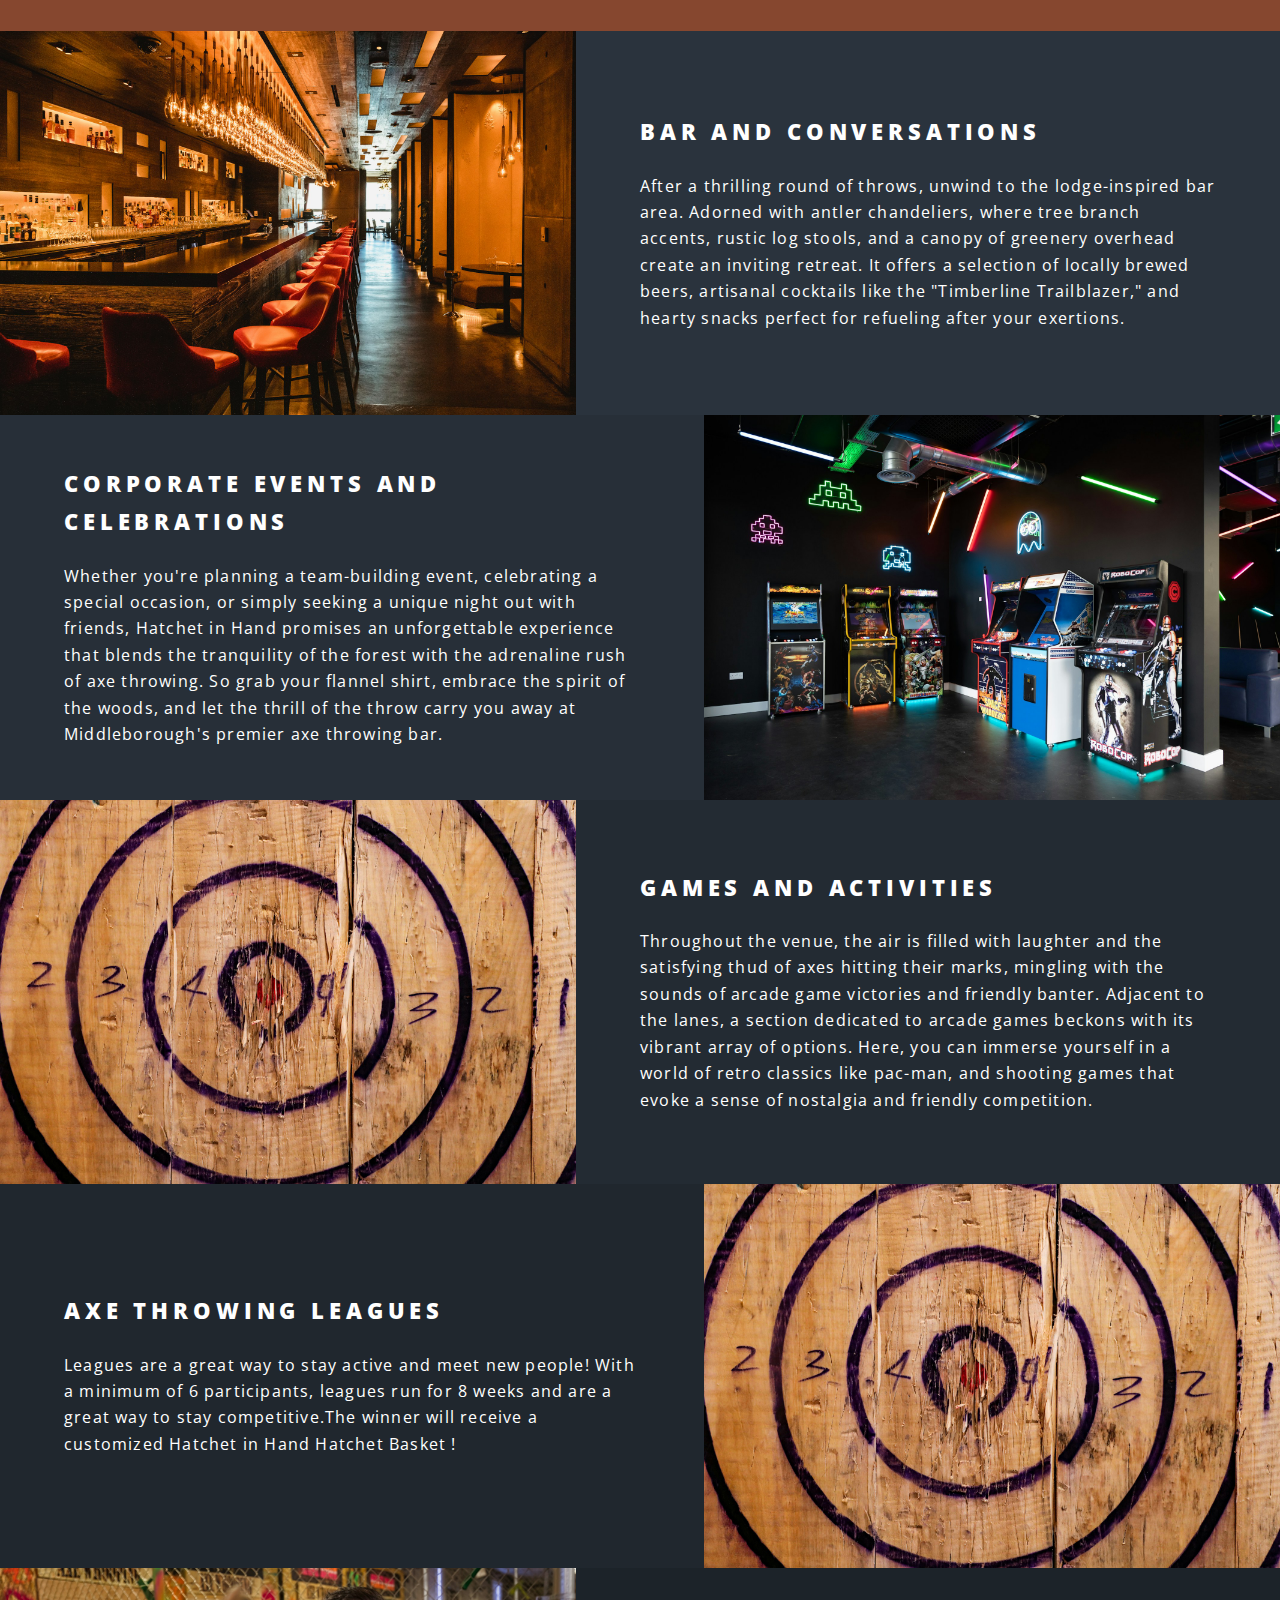
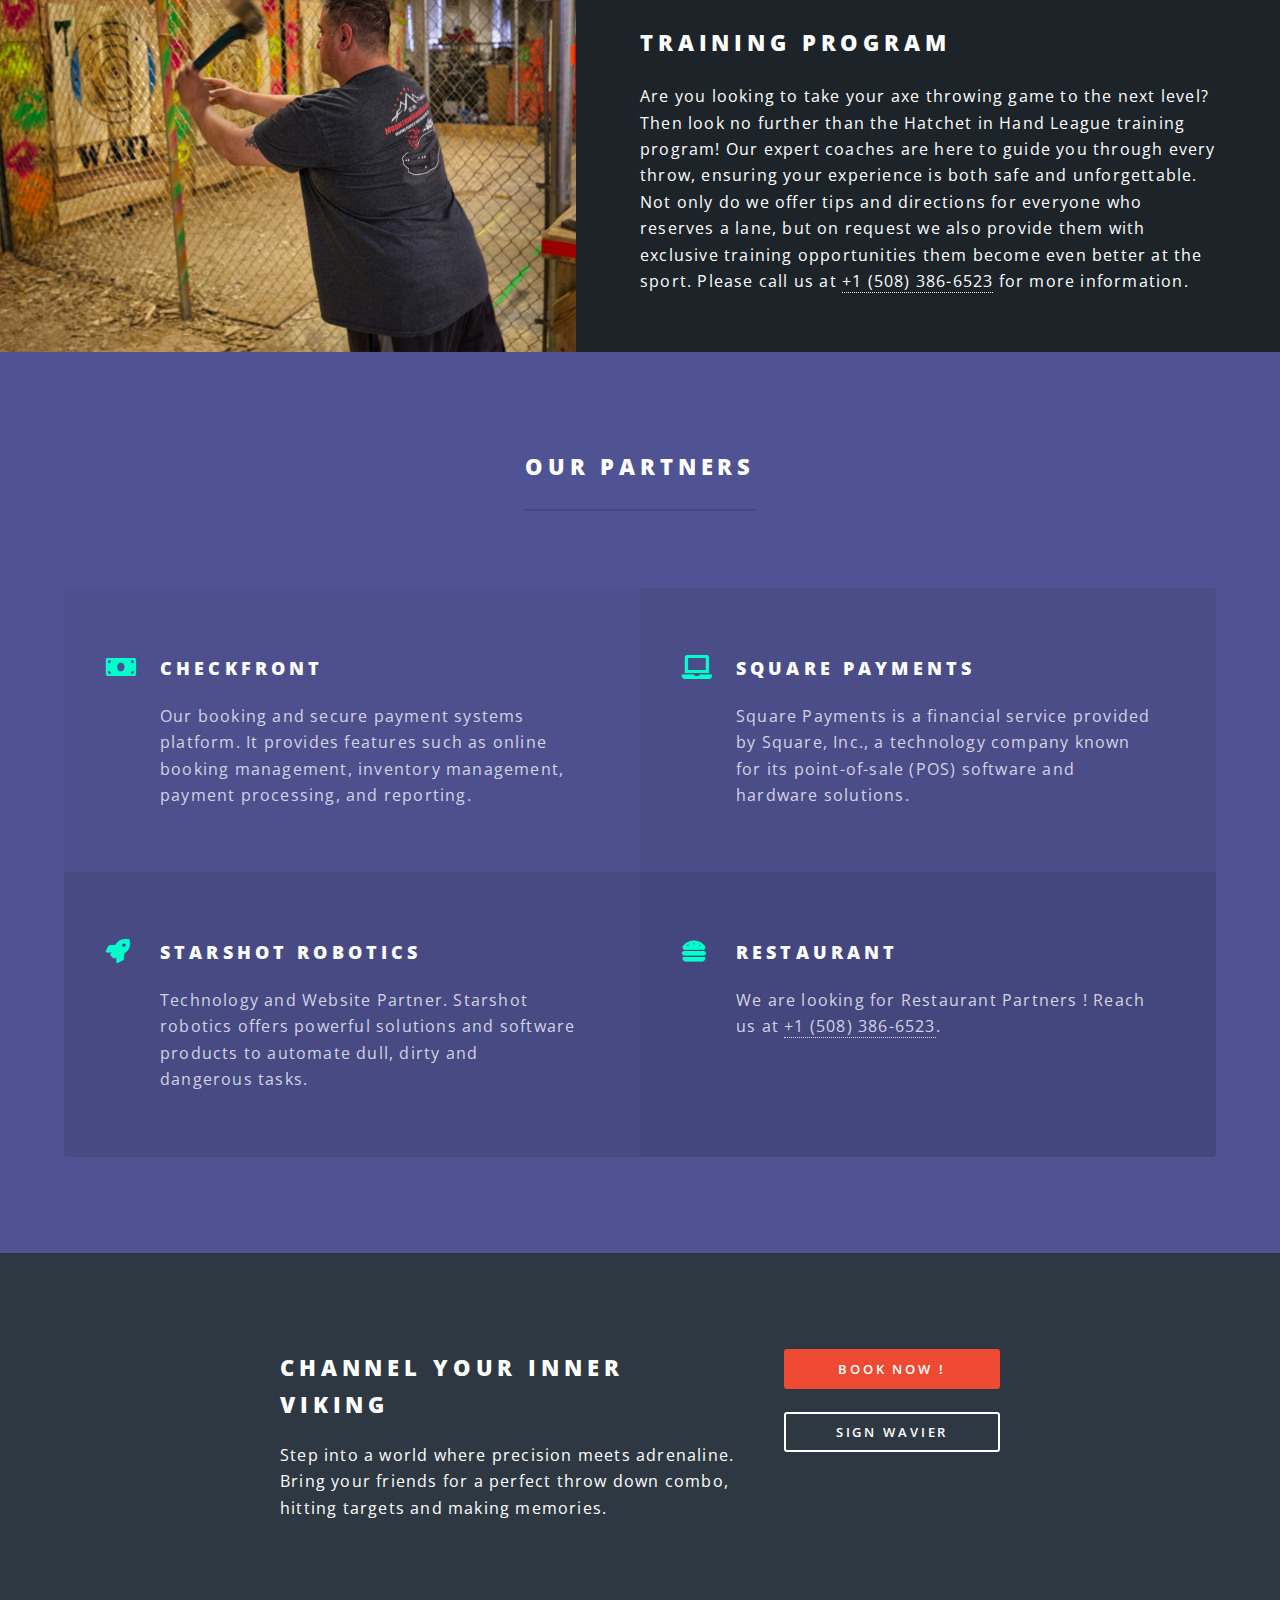
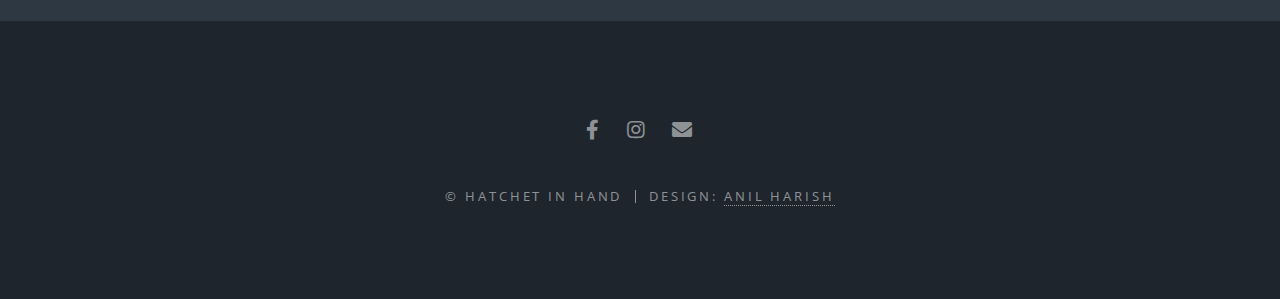
==== commit 996292ec: "FAQ and throwing pages" ====
--- a/index.html
+++ b/index.html
@@ -16,7 +16,7 @@
 
 				<!-- Header -->
 					<header id="header" class="alt">
-						<h1><a href="index.html">HATCHET IN HAND</a></h1>
+						<h1><a href="https://hatchetinhand.com">HATCHET IN HAND</a></h1>
 						<nav id="nav">
 							<ul>
 								<li class="special">
@@ -27,7 +27,9 @@
 											<li><a href="https://hatchetinhand.checkfront.com/reserve/documents/directory/">Liability Wavier</a></li>
 											<li><a href="about.html">About Us</a></li>
 											<li><a href="https://hatchetinhand.checkfront.com/reserve/">Book Your Lane</a></li>
+											<li><a href="throwing.html">Before you throw</a></li>
 											<li><a href="https://hatchetinhand.checkfront.com/">Employee Portal</a></li>
+											<li><a href="faqs.html">FAQs</a></li>
 										</ul>
 									</div>
 								</li>
@@ -41,10 +43,11 @@
 							<h2>HATCHET IN HAND</h2> <br />
 							<h3>AXE THROWING & BAR</h3> <br />
 							<p><a href="https://maps.app.goo.gl/BxWvRg6Fr3tUg1Nv7">85 Center St, Middleborough, MA</a><br /></p>
-							<p>Hours of Operation</p>
-							<p>Monday / Tuesday : CLOSED FOR PRIVATE EVENTS </p>
-							<p>Wednesday to Thursday : 4-10 PM  | Friday : 4 PM -12 AM</p>
-							<p>Saturday: 12PM -12AM | Sunday : 12-8 PM </p>
+							<p>
+								<b>Monday / Tuesday :</b> <i>CLOSED FOR PRIVATE EVENTS</i> <br />
+								<b>Wednesday to Thursday</b> : <i>4-10 PM</i>  | <b>Friday</b> : <i>4 PM -12 AM</i> <br />
+								<b>Saturday:</b> <i>12PM -12AM</i> | <b>Sunday</b> : <i>12-8 PM</i> <br />
+							</p>
 							<ul class="actions special">
 								<li><a href="https://hatchetinhand.checkfront.com/reserve/" class="button primary">BOOK YOUR LANE NOW!</a></li>
 							</ul>
@@ -57,7 +60,7 @@
 						<div class="inner">
 							<header class="major">
 								<h2>
-									Join us every week for some axe fun on the lanes
+									Join us every week for some axe fun on the lanes. Walk ins are welcomed !
 								</h2>
 								<p>
 									When life gives you axes, aim for bullseye. <br />
@@ -94,10 +97,20 @@
 						<section class="spotlight">
 							<div class="image"><img src="images/arcade.jpg" alt="" /></div><div class="content">
 								<h2>
+									Corporate Events and Celebrations
+								</h2>
+								<p>
+									Whether you're planning a team-building event, celebrating a special occasion, or simply seeking a unique night out with friends, Hatchet in Hand promises an unforgettable experience that blends the tranquility of the forest with the adrenaline rush of axe throwing. So grab your flannel shirt, embrace the spirit of the woods, and let the thrill of the throw carry you away at Middleborough's premier axe throwing bar.
+								</p>
+							</div>
+						</section>
+						<section class="spotlight">
+							<div class="image"><img src="images/league.jpg" alt="" /></div><div class="content">
+								<h2>
 									Games and Activities
 								</h2>
 								<p>
-									Whether you're planning a team-building event, celebrating a special occasion, or simply seeking a unique night out with friends, Hatchet in Hand promises an unforgettable experience that blends the tranquility of the forest with the adrenaline rush of axe throwing. So grab your flannel shirt, embrace the spirit of the woods, and let the thrill of the throw carry you away at Middleborough's premier  axe throwing bar.
+									Throughout the venue, the air is filled with laughter and the satisfying thud of axes hitting their marks, mingling with the sounds of arcade game victories and friendly banter. Adjacent to the lanes, a section dedicated to arcade games beckons with its vibrant array of options. Here, you can immerse yourself in a world of retro classics like pac-man, and shooting games that evoke a sense of nostalgia and friendly competition.
 								</p>
 							</div>
 						</section>
@@ -174,7 +187,7 @@
 							</header>
 							<ul class="actions stacked">
 								<li><a href="https://hatchetinhand.checkfront.com/reserve/" class="button fit primary">Book now !</a></li>
-								<li><a href="https://hatchetinhand.checkfront.com/reserve/documents/directory/" class="button fit">Wavier</a></li>
+								<li><a href="https://hatchetinhand.checkfront.com/reserve/documents/directory/" class="button fit">Sign Wavier</a></li>
 							</ul>
 						</div>
 					</section>
